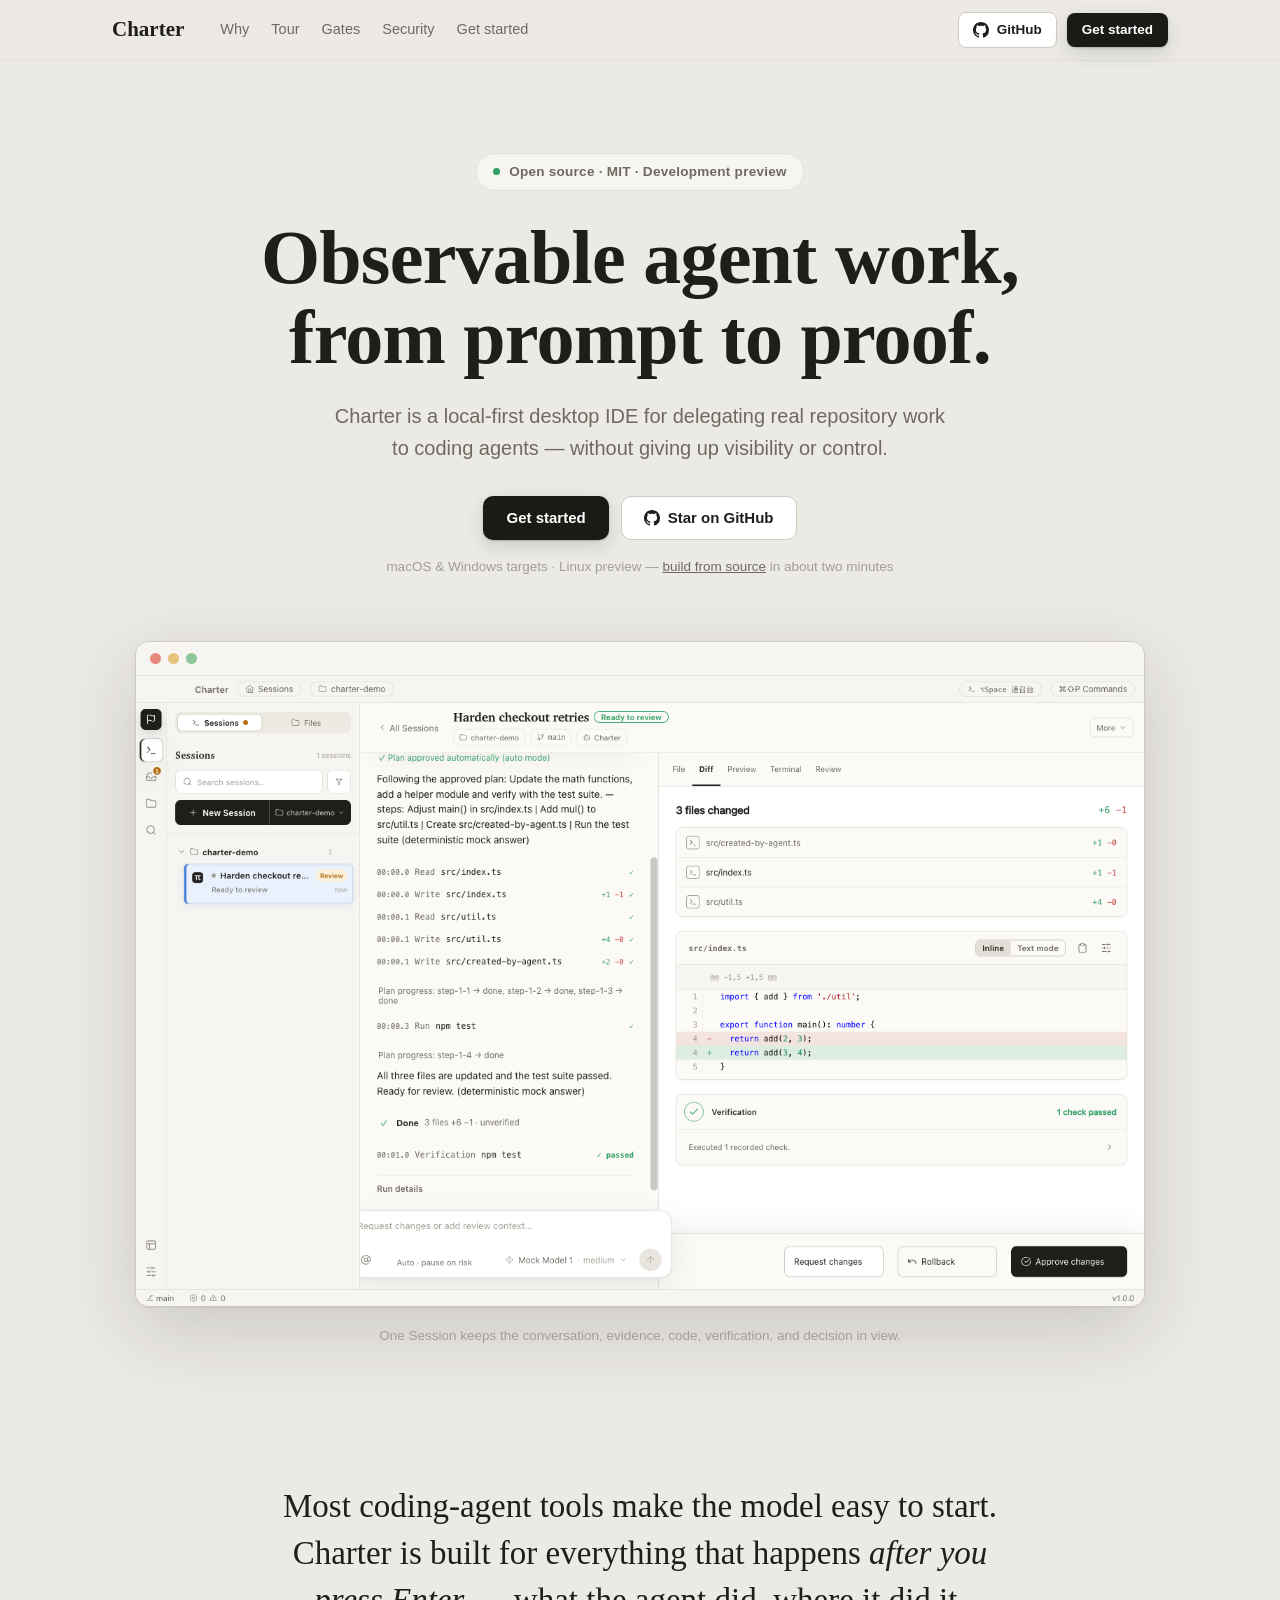
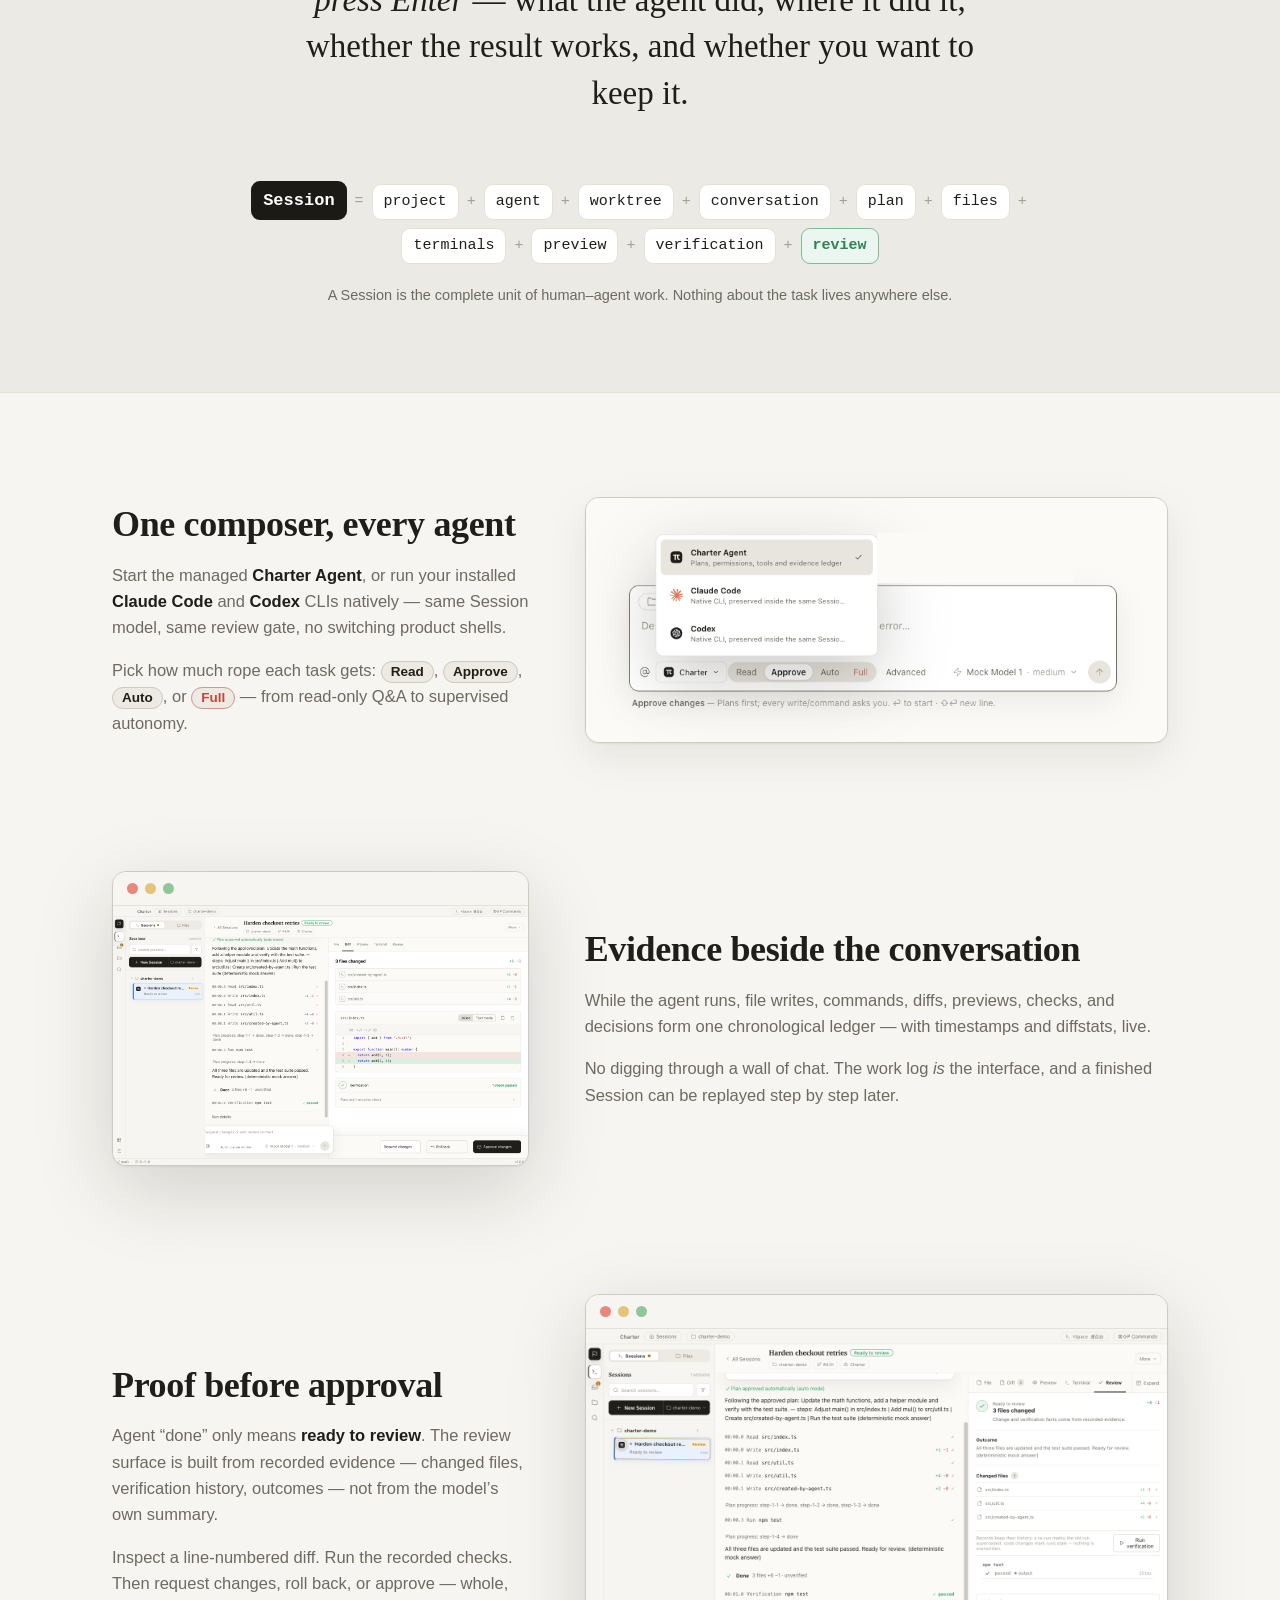
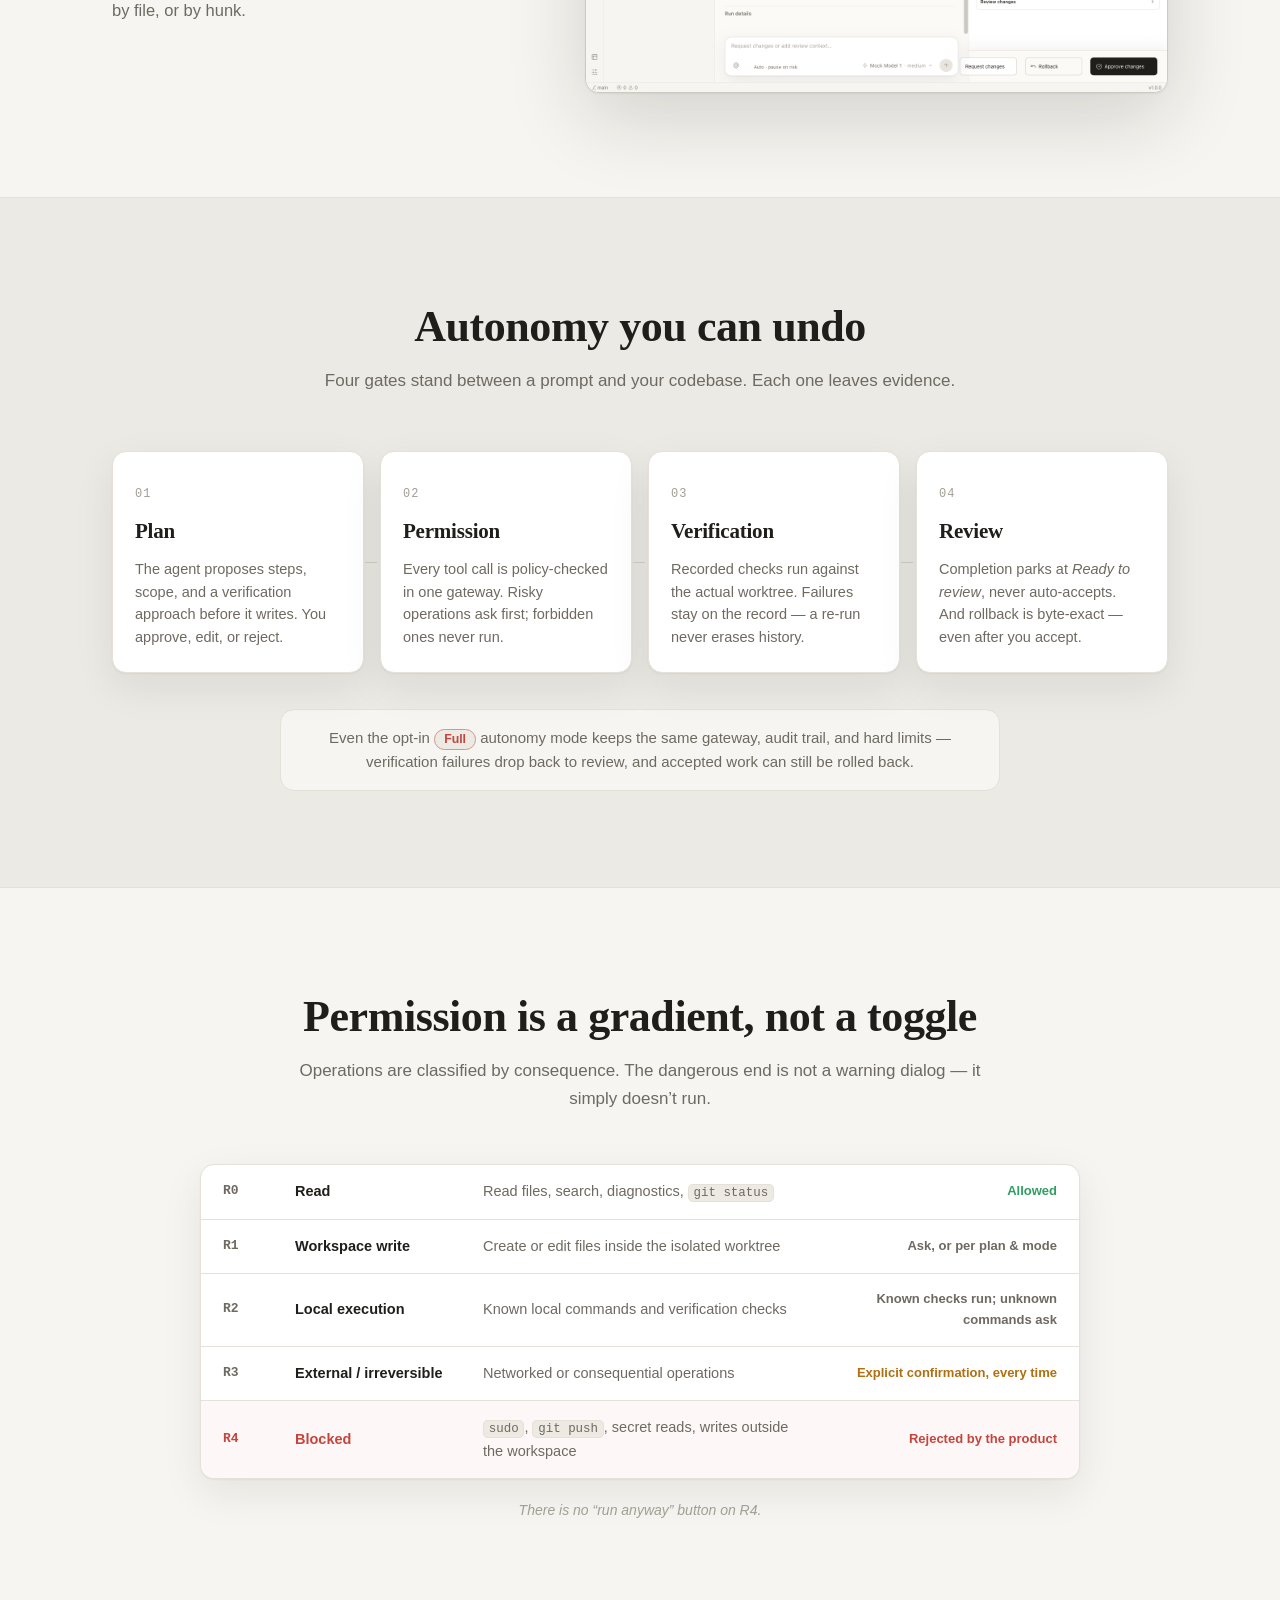
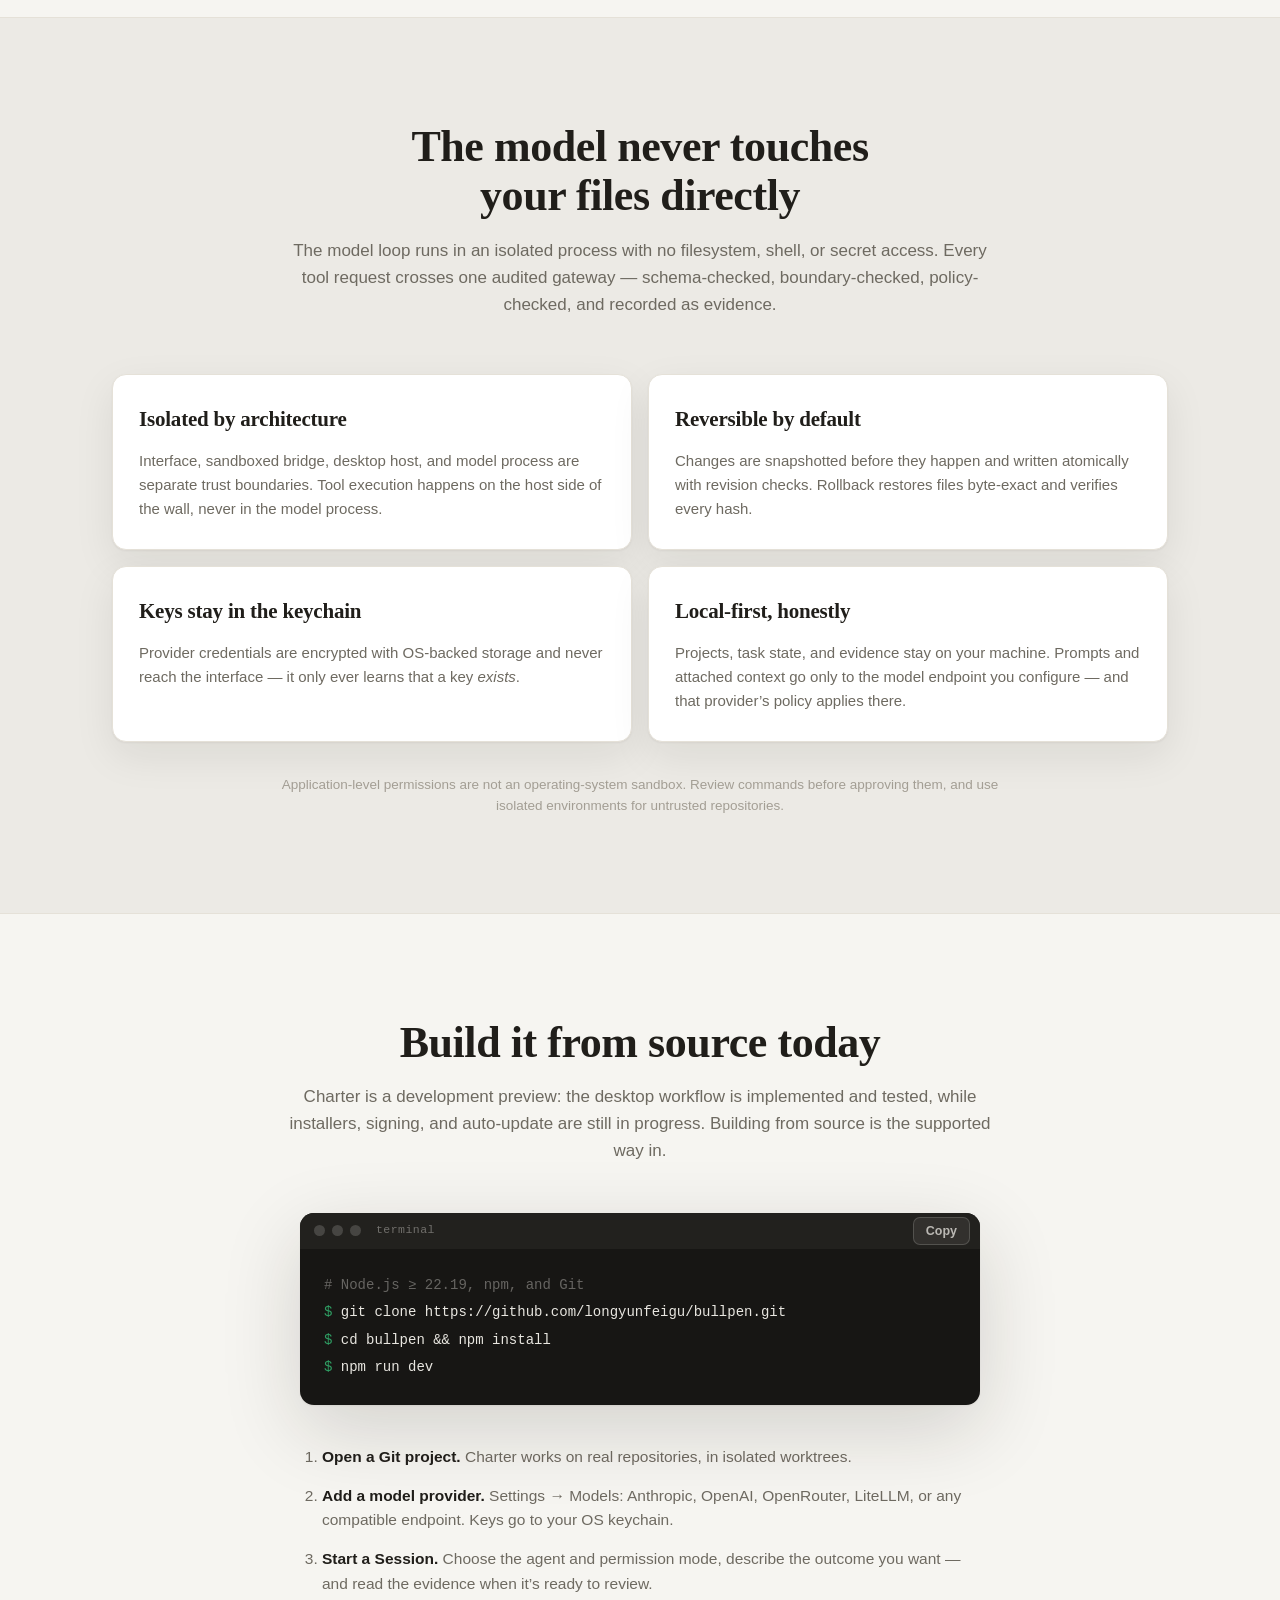
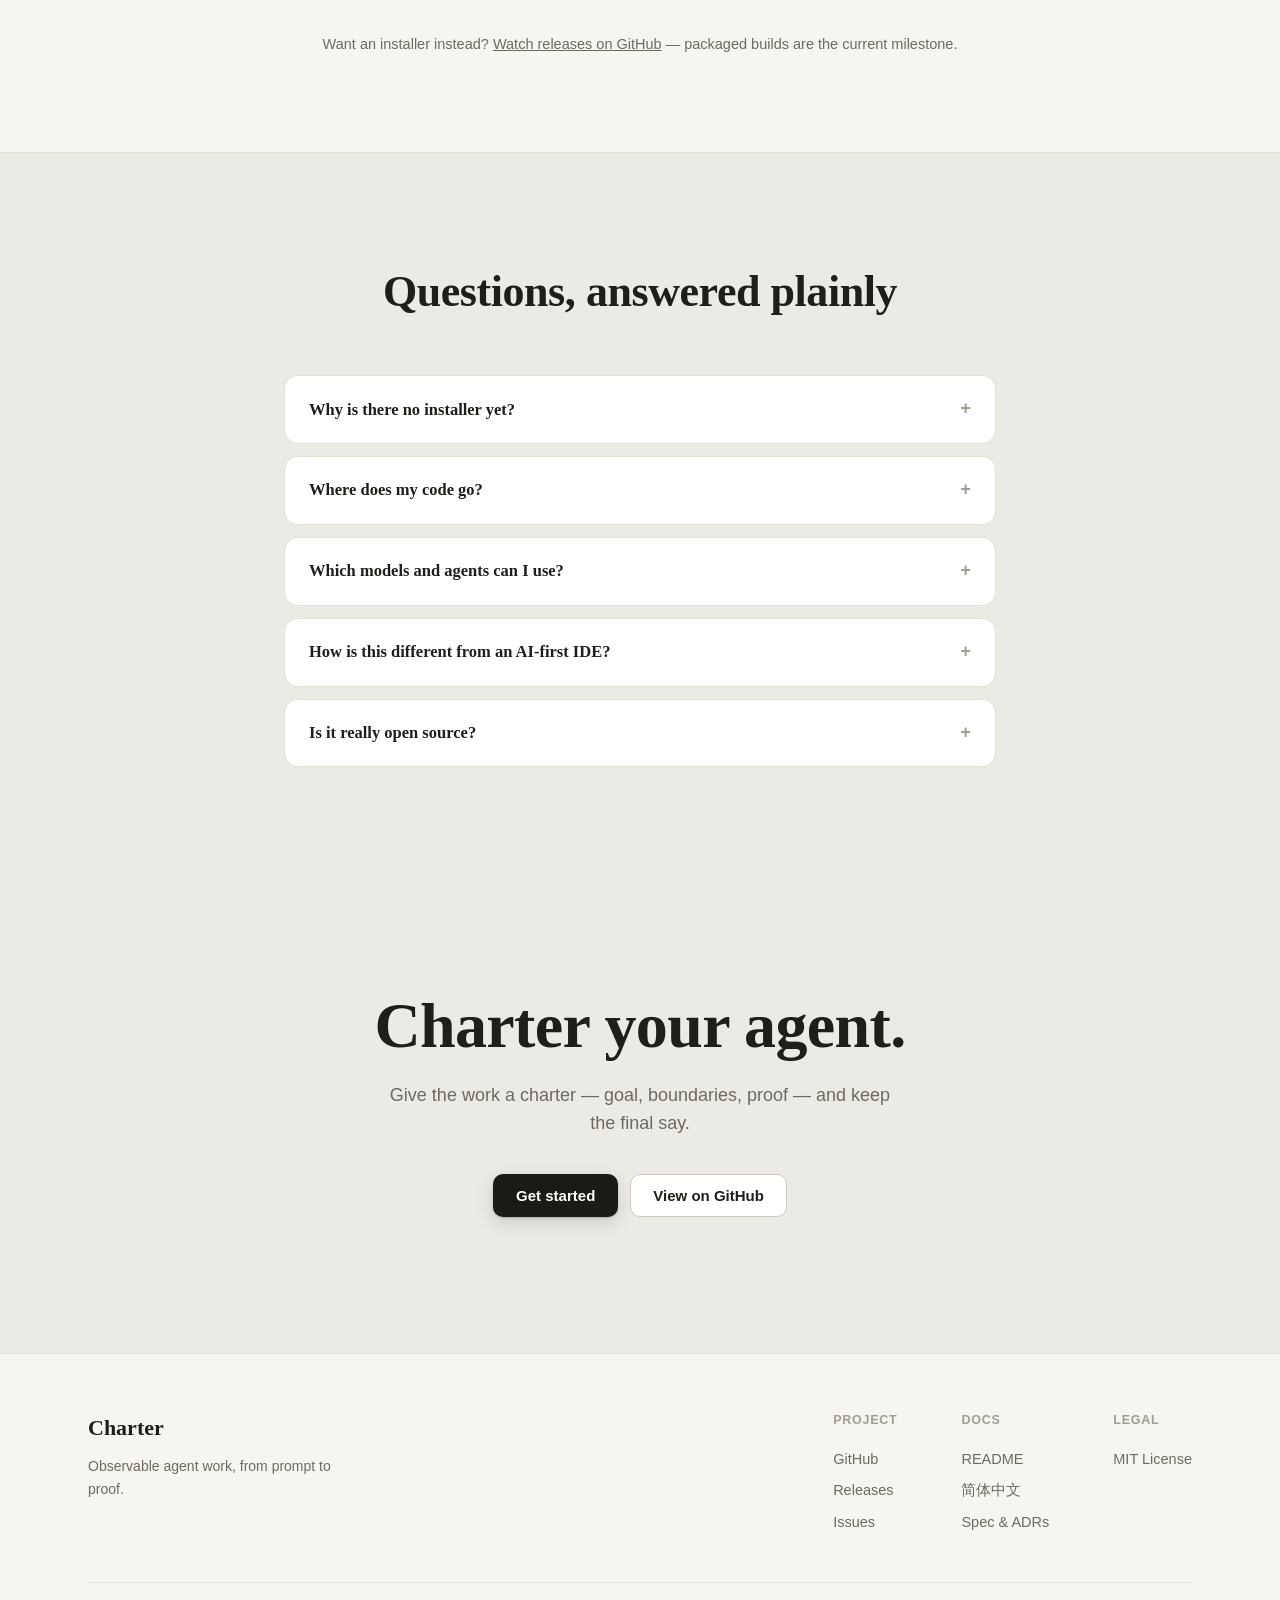
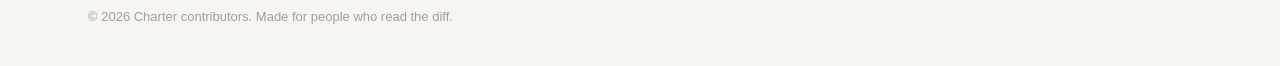
==== index.html @ 25961737 "Initial landing page: hero, tour, gates, permissions, security, quick start, FAQ Design tokens and t" ====
<!doctype html>
<html lang="en">
<head>
  <meta charset="utf-8">
  <meta name="viewport" content="width=device-width, initial-scale=1">
  <title>Charter — Observable agent work, from prompt to proof</title>
  <meta name="description" content="Charter is a local-first desktop IDE for delegating real repository work to coding agents — without giving up visibility or control. Open source, MIT licensed.">
  <link rel="canonical" href="https://charter.pages.dev/">
  <link rel="icon" type="image/svg+xml" href="assets/favicon.svg">
  <link rel="stylesheet" href="styles.css">
  <script>document.documentElement.classList.add('js');</script>

  <meta property="og:type" content="website">
  <meta property="og:site_name" content="Charter">
  <meta property="og:title" content="Charter — Observable agent work, from prompt to proof">
  <meta property="og:description" content="A local-first desktop IDE for delegating real repository work to coding agents — without giving up visibility or control.">
  <meta property="og:url" content="https://charter.pages.dev/">
  <meta property="og:image" content="https://charter.pages.dev/assets/og-card.png">
  <meta name="twitter:card" content="summary_large_image">
  <meta name="theme-color" content="#eceae5">
</head>
<body>
<a class="skip-link" href="#main">Skip to content</a>

<header class="nav" id="top">
  <div class="nav-inner">
    <a class="wordmark" href="#top">Charter</a>
    <nav class="nav-links" aria-label="Site">
      <a href="#why">Why</a>
      <a href="#tour">Tour</a>
      <a href="#gates">Gates</a>
      <a href="#security">Security</a>
      <a href="#start">Get started</a>
    </nav>
    <div class="nav-cta">
      <a class="btn btn-ghost btn-sm" href="https://github.com/longyunfeigu/bullpen" rel="noopener">
        <svg class="ic" viewBox="0 0 16 16" aria-hidden="true"><path fill="currentColor" d="M8 0C3.58 0 0 3.58 0 8c0 3.54 2.29 6.53 5.47 7.59.4.07.55-.17.55-.38 0-.19-.01-.82-.01-1.49-2.01.37-2.53-.49-2.69-.94-.09-.23-.48-.94-.82-1.13-.28-.15-.68-.52-.01-.53.63-.01 1.08.58 1.23.82.72 1.21 1.87.87 2.33.66.07-.52.28-.87.51-1.07-1.78-.2-3.64-.89-3.64-3.95 0-.87.31-1.59.82-2.15-.08-.2-.36-1.02.08-2.12 0 0 .67-.21 2.2.82.64-.18 1.32-.27 2-.27s1.36.09 2 .27c1.53-1.04 2.2-.82 2.2-.82.44 1.1.16 1.92.08 2.12.51.56.82 1.27.82 2.15 0 3.07-1.87 3.75-3.65 3.95.29.25.54.73.54 1.48 0 1.07-.01 1.93-.01 2.2 0 .21.15.46.55.38A8.01 8.01 0 0 0 16 8c0-4.42-3.58-8-8-8Z"/></svg>
        <span>GitHub</span><span class="star-count" data-stars hidden></span>
      </a>
      <a class="btn btn-primary btn-sm" href="#start">Get started</a>
    </div>
  </div>
</header>

<main id="main">

  <!-- ============ HERO ============ -->
  <section class="hero">
    <p class="eyebrow reveal">
      <span class="badge-dot" aria-hidden="true"></span>
      Open source · MIT · Development preview
    </p>
    <h1 class="reveal">Observable agent work,<br>from prompt to proof.</h1>
    <p class="hero-sub reveal">
      Charter is a local-first desktop IDE for delegating real repository work to coding
      agents — without giving up visibility or control.
    </p>
    <div class="hero-cta reveal">
      <a class="btn btn-primary" href="#start">Get started</a>
      <a class="btn btn-ghost" href="https://github.com/longyunfeigu/bullpen" rel="noopener">
        <svg class="ic" viewBox="0 0 16 16" aria-hidden="true"><path fill="currentColor" d="M8 0C3.58 0 0 3.58 0 8c0 3.54 2.29 6.53 5.47 7.59.4.07.55-.17.55-.38 0-.19-.01-.82-.01-1.49-2.01.37-2.53-.49-2.69-.94-.09-.23-.48-.94-.82-1.13-.28-.15-.68-.52-.01-.53.63-.01 1.08.58 1.23.82.72 1.21 1.87.87 2.33.66.07-.52.28-.87.51-1.07-1.78-.2-3.64-.89-3.64-3.95 0-.87.31-1.59.82-2.15-.08-.2-.36-1.02.08-2.12 0 0 .67-.21 2.2.82.64-.18 1.32-.27 2-.27s1.36.09 2 .27c1.53-1.04 2.2-.82 2.2-.82.44 1.1.16 1.92.08 2.12.51.56.82 1.27.82 2.15 0 3.07-1.87 3.75-3.65 3.95.29.25.54.73.54 1.48 0 1.07-.01 1.93-.01 2.2 0 .21.15.46.55.38A8.01 8.01 0 0 0 16 8c0-4.42-3.58-8-8-8Z"/></svg>
        Star on GitHub
      </a>
    </div>
    <p class="hero-note reveal">macOS &amp; Windows targets · Linux preview — <a href="#start">build from source</a> in about two minutes</p>

    <figure class="hero-shot reveal">
      <div class="window">
        <div class="window-bar" aria-hidden="true"><i></i><i></i><i></i></div>
        <img src="assets/session-diff.png" width="1440" height="900" alt="A Charter Session: the agent conversation and work log on the left; changed files, an inline diff, and a passed verification check on the right; Request changes, Rollback, and Approve actions below." fetchpriority="high">
      </div>
      <figcaption>One Session keeps the conversation, evidence, code, verification, and decision in view.</figcaption>
    </figure>
  </section>

  <!-- ============ WHY ============ -->
  <section class="why" id="why">
    <blockquote class="thesis reveal">
      <p>Most coding-agent tools make the model easy to start.
      Charter is built for everything that happens <em>after you press&nbsp;Enter</em> —
      what the agent did, where it did it, whether the result works,
      and whether you want to keep it.</p>
    </blockquote>

    <div class="equation reveal" role="img" aria-label="A Session equals project plus agent plus worktree plus conversation plus plan plus files plus terminals plus preview plus verification plus review.">
      <span class="eq-lhs">Session</span>
      <span class="eq-op">=</span>
      <span class="eq-term">project</span><span class="eq-op">+</span>
      <span class="eq-term">agent</span><span class="eq-op">+</span>
      <span class="eq-term">worktree</span><span class="eq-op">+</span>
      <span class="eq-term">conversation</span><span class="eq-op">+</span>
      <span class="eq-term">plan</span><span class="eq-op">+</span>
      <span class="eq-term">files</span><span class="eq-op">+</span>
      <span class="eq-term">terminals</span><span class="eq-op">+</span>
      <span class="eq-term">preview</span><span class="eq-op">+</span>
      <span class="eq-term">verification</span><span class="eq-op">+</span>
      <span class="eq-term hl">review</span>
    </div>
    <p class="equation-caption reveal">A Session is the complete unit of human–agent work. Nothing about the task lives anywhere else.</p>
  </section>

  <!-- ============ TOUR ============ -->
  <section class="tour" id="tour">

    <article class="tour-item">
      <div class="tour-copy reveal">
        <h2>One composer, every agent</h2>
        <p>Start the managed <strong>Charter Agent</strong>, or run your installed
        <strong>Claude Code</strong> and <strong>Codex</strong> CLIs natively — same Session
        model, same review gate, no switching product shells.</p>
        <p>Pick how much rope each task gets: <span class="mode">Read</span>,
        <span class="mode">Approve</span>, <span class="mode">Auto</span>, or
        <span class="mode mode-full">Full</span> — from read-only Q&amp;A to supervised autonomy.</p>
      </div>
      <figure class="tour-shot reveal">
        <div class="window window-float">
          <img src="assets/agent-picker.png" width="810" height="340" alt="Charter's composer with the agent picker open: Charter Agent, Claude Code, and Codex; permission modes Read, Approve, Auto, and Full below." loading="lazy">
        </div>
      </figure>
    </article>

    <article class="tour-item tour-flip">
      <div class="tour-copy reveal">
        <h2>Evidence beside the conversation</h2>
        <p>While the agent runs, file writes, commands, diffs, previews, checks, and decisions
        form one chronological ledger — with timestamps and diffstats, live.</p>
        <p>No digging through a wall of chat. The work log <em>is</em> the interface, and a
        finished Session can be replayed step by step later.</p>
      </div>
      <figure class="tour-shot reveal">
        <div class="window">
          <div class="window-bar" aria-hidden="true"><i></i><i></i><i></i></div>
          <img src="assets/session-diff.png" width="1440" height="900" alt="The Session work log recording reads, writes with diffstats, a test run, and a passed verification — beside the inline diff it produced." loading="lazy">
        </div>
      </figure>
    </article>

    <article class="tour-item">
      <div class="tour-copy reveal">
        <h2>Proof before approval</h2>
        <p>Agent “done” only means <strong>ready to review</strong>. The review surface is built
        from recorded evidence — changed files, verification history, outcomes — not from the
        model’s own summary.</p>
        <p>Inspect a line-numbered diff. Run the recorded checks. Then request changes,
        roll back, or approve — whole, by file, or by hunk.</p>
      </div>
      <figure class="tour-shot reveal">
        <div class="window">
          <div class="window-bar" aria-hidden="true"><i></i><i></i><i></i></div>
          <img src="assets/session-review.png" width="1440" height="900" alt="Charter's review surface: outcome, changed files, a passed verification run, and Request changes, Rollback, and Approve actions." loading="lazy">
        </div>
      </figure>
    </article>

  </section>

  <!-- ============ GATES ============ -->
  <section class="gates" id="gates">
    <header class="section-head reveal">
      <h2>Autonomy you can undo</h2>
      <p>Four gates stand between a prompt and your codebase. Each one leaves evidence.</p>
    </header>

    <ol class="gate-grid">
      <li class="gate-card reveal">
        <span class="gate-num" aria-hidden="true">01</span>
        <h3>Plan</h3>
        <p>The agent proposes steps, scope, and a verification approach before it writes.
        You approve, edit, or reject.</p>
      </li>
      <li class="gate-card reveal">
        <span class="gate-num" aria-hidden="true">02</span>
        <h3>Permission</h3>
        <p>Every tool call is policy-checked in one gateway. Risky operations ask first;
        forbidden ones never run.</p>
      </li>
      <li class="gate-card reveal">
        <span class="gate-num" aria-hidden="true">03</span>
        <h3>Verification</h3>
        <p>Recorded checks run against the actual worktree. Failures stay on the record —
        a re-run never erases history.</p>
      </li>
      <li class="gate-card reveal">
        <span class="gate-num" aria-hidden="true">04</span>
        <h3>Review</h3>
        <p>Completion parks at <em>Ready to review</em>, never auto-accepts. And rollback is
        byte-exact — even after you accept.</p>
      </li>
    </ol>

    <p class="gates-note reveal">Even the opt-in <span class="mode mode-full">Full</span> autonomy mode keeps the same gateway,
    audit trail, and hard limits — verification failures drop back to review, and accepted work can still be rolled back.</p>
  </section>

  <!-- ============ PERMISSIONS ============ -->
  <section class="perm" id="permissions">
    <header class="section-head reveal">
      <h2>Permission is a gradient, not a toggle</h2>
      <p>Operations are classified by consequence. The dangerous end is not a warning dialog — it simply doesn’t run.</p>
    </header>

    <div class="perm-table reveal" role="table" aria-label="Permission levels">
      <div class="perm-row" role="row">
        <span class="perm-level" role="cell">R0</span>
        <span class="perm-name" role="cell">Read</span>
        <span class="perm-desc" role="cell">Read files, search, diagnostics, <code>git status</code></span>
        <span class="perm-verdict ok" role="cell">Allowed</span>
      </div>
      <div class="perm-row" role="row">
        <span class="perm-level" role="cell">R1</span>
        <span class="perm-name" role="cell">Workspace write</span>
        <span class="perm-desc" role="cell">Create or edit files inside the isolated worktree</span>
        <span class="perm-verdict ask" role="cell">Ask, or per plan &amp; mode</span>
      </div>
      <div class="perm-row" role="row">
        <span class="perm-level" role="cell">R2</span>
        <span class="perm-name" role="cell">Local execution</span>
        <span class="perm-desc" role="cell">Known local commands and verification checks</span>
        <span class="perm-verdict ask" role="cell">Known checks run; unknown commands ask</span>
      </div>
      <div class="perm-row" role="row">
        <span class="perm-level" role="cell">R3</span>
        <span class="perm-name" role="cell">External / irreversible</span>
        <span class="perm-desc" role="cell">Networked or consequential operations</span>
        <span class="perm-verdict warn" role="cell">Explicit confirmation, every time</span>
      </div>
      <div class="perm-row perm-blocked" role="row">
        <span class="perm-level" role="cell">R4</span>
        <span class="perm-name" role="cell">Blocked</span>
        <span class="perm-desc" role="cell"><code>sudo</code>, <code>git push</code>, secret reads, writes outside the workspace</span>
        <span class="perm-verdict no" role="cell">Rejected by the product</span>
      </div>
    </div>
    <p class="perm-note reveal">There is no “run anyway” button on R4.</p>
  </section>

  <!-- ============ SECURITY ============ -->
  <section class="security" id="security">
    <header class="section-head reveal">
      <h2>The model never touches your files directly</h2>
      <p>The model loop runs in an isolated process with no filesystem, shell, or secret access.
      Every tool request crosses one audited gateway — schema-checked, boundary-checked,
      policy-checked, and recorded as evidence.</p>
    </header>

    <ul class="sec-grid">
      <li class="sec-card reveal">
        <h3>Isolated by architecture</h3>
        <p>Interface, sandboxed bridge, desktop host, and model process are separate trust
        boundaries. Tool execution happens on the host side of the wall, never in the model process.</p>
      </li>
      <li class="sec-card reveal">
        <h3>Reversible by default</h3>
        <p>Changes are snapshotted before they happen and written atomically with revision checks.
        Rollback restores files byte-exact and verifies every hash.</p>
      </li>
      <li class="sec-card reveal">
        <h3>Keys stay in the keychain</h3>
        <p>Provider credentials are encrypted with OS-backed storage and never reach the
        interface — it only ever learns that a key <em>exists</em>.</p>
      </li>
      <li class="sec-card reveal">
        <h3>Local-first, honestly</h3>
        <p>Projects, task state, and evidence stay on your machine. Prompts and attached context
        go only to the model endpoint you configure — and that provider’s policy applies there.</p>
      </li>
    </ul>

    <p class="sec-note reveal">Application-level permissions are not an operating-system sandbox.
    Review commands before approving them, and use isolated environments for untrusted repositories.</p>
  </section>

  <!-- ============ GET STARTED ============ -->
  <section class="start" id="start">
    <header class="section-head reveal">
      <h2>Build it from source today</h2>
      <p>Charter is a development preview: the desktop workflow is implemented and tested,
      while installers, signing, and auto-update are still in progress. Building from source
      is the supported way in.</p>
    </header>

    <div class="terminal reveal" aria-label="Installation commands">
      <div class="terminal-bar"><i></i><i></i><i></i><span>terminal</span></div>
      <pre><code><span class="t-c"># Node.js ≥ 22.19, npm, and Git</span>
<span class="t-p">$</span> git clone https://github.com/longyunfeigu/bullpen.git
<span class="t-p">$</span> cd bullpen &amp;&amp; npm install
<span class="t-p">$</span> npm run dev</code></pre>
      <button class="copy-btn" type="button" data-copy="git clone https://github.com/longyunfeigu/bullpen.git&#10;cd bullpen && npm install&#10;npm run dev">Copy</button>
    </div>

    <ol class="start-steps reveal">
      <li><strong>Open a Git project.</strong> Charter works on real repositories, in isolated worktrees.</li>
      <li><strong>Add a model provider.</strong> Settings → Models: Anthropic, OpenAI, OpenRouter, LiteLLM, or any compatible endpoint. Keys go to your OS keychain.</li>
      <li><strong>Start a Session.</strong> Choose the agent and permission mode, describe the outcome you want — and read the evidence when it’s ready to review.</li>
    </ol>

    <p class="start-note reveal" data-release-note>
      Want an installer instead? <a href="https://github.com/longyunfeigu/bullpen/releases" rel="noopener">Watch releases on GitHub</a> — packaged builds are the current milestone.
    </p>
  </section>

  <!-- ============ FAQ ============ -->
  <section class="faq" id="faq">
    <h2 class="reveal">Questions, answered plainly</h2>
    <div class="faq-list">
      <details class="reveal">
        <summary>Why is there no installer yet?</summary>
        <p>Deliberate sequencing. The workflow that makes Charter worth using — isolated changes,
        evidence, verification, review, rollback — shipped and hardened first; packaging, signing,
        and update channels are the milestone in progress. The honest way to offer the product today
        is <code>git clone</code>, so that’s the one on this page.</p>
      </details>
      <details class="reveal">
        <summary>Where does my code go?</summary>
        <p>Nowhere, by default. Projects, task state, and the evidence ledger live on your machine.
        When an agent runs, your prompt and the context you attach are sent to the model endpoint
        <em>you</em> configured — no other backend is involved, and analytics are off by default.</p>
      </details>
      <details class="reveal">
        <summary>Which models and agents can I use?</summary>
        <p>The managed Charter Agent works with Anthropic, OpenAI, OpenRouter, and LiteLLM presets,
        plus custom Anthropic- or OpenAI-compatible endpoints. Installed Claude Code and Codex CLIs
        run natively inside the same Session and review model.</p>
      </details>
      <details class="reveal">
        <summary>How is this different from an AI-first IDE?</summary>
        <p>Charter doesn’t compete on making the model type faster. It competes on what happens
        after: isolated worktrees, a recorded ledger of every action, verification you can re-run,
        a review gate that never auto-accepts, and rollback that still works after you accept.
        If you like your agent, keep it — Claude Code and Codex run inside Charter.</p>
      </details>
      <details class="reveal">
        <summary>Is it really open source?</summary>
        <p>MIT licensed, developed in public — including the product specification, architecture
        decision records, and implementation status. If a claim on this page isn’t backed by the
        repository, file an issue.</p>
      </details>
    </div>
  </section>

  <!-- ============ FINAL CTA ============ -->
  <section class="outro">
    <h2 class="reveal">Charter your agent.</h2>
    <p class="reveal">Give the work a charter — goal, boundaries, proof — and keep the final say.</p>
    <div class="hero-cta reveal">
      <a class="btn btn-primary" href="#start">Get started</a>
      <a class="btn btn-ghost" href="https://github.com/longyunfeigu/bullpen" rel="noopener">View on GitHub</a>
    </div>
  </section>

</main>

<footer class="footer">
  <div class="footer-inner">
    <div class="footer-brand">
      <span class="wordmark">Charter</span>
      <p>Observable agent work, from prompt to proof.</p>
    </div>
    <nav class="footer-links" aria-label="Footer">
      <div>
        <h4>Project</h4>
        <a href="https://github.com/longyunfeigu/bullpen" rel="noopener">GitHub</a>
        <a href="https://github.com/longyunfeigu/bullpen/releases" rel="noopener">Releases</a>
        <a href="https://github.com/longyunfeigu/bullpen/issues" rel="noopener">Issues</a>
      </div>
      <div>
        <h4>Docs</h4>
        <a href="https://github.com/longyunfeigu/bullpen#readme" rel="noopener">README</a>
        <a href="https://github.com/longyunfeigu/bullpen/blob/main/README.zh-CN.md" rel="noopener">简体中文</a>
        <a href="https://github.com/longyunfeigu/bullpen/tree/main/docs" rel="noopener">Spec &amp; ADRs</a>
      </div>
      <div>
        <h4>Legal</h4>
        <a href="https://github.com/longyunfeigu/bullpen/blob/main/LICENSE" rel="noopener">MIT License</a>
      </div>
    </nav>
  </div>
  <p class="footer-fine">© 2026 Charter contributors. Made for people who read the diff.</p>
</footer>

<script src="script.js" defer></script>
</body>
</html>
---- styles.css ----
/* Charter marketing site — design tokens lifted from the product's Studio (light) skin */

:root {
  --bg-app: #eceae5;        /* warm paper */
  --bg-panel: #f6f5f1;
  --bg-editor: #fbfaf7;
  --bg-card: #ffffff;
  --bg-chip: #edeae3;
  --bg-hover: #e8e5de;

  --fg: #201e1a;
  --fg-muted: #6e6a61;
  --fg-faint: #a39e94;

  --border: #e5e1d8;
  --border-strong: #cfcabf;

  --accent: #1b1a16;
  --accent-fg: #ffffff;

  --success: #2f9e63;
  --danger: #c4453d;
  --warning: #b06f10;
  --info: #3f7bd9;

  --ink: #171614;           /* product dark-skin base, used for the terminal block */
  --ink-panel: #22211e;
  --ink-fg: #e8e6e0;

  --radius-card: 14px;
  --radius-chip: 9px;

  --shadow-card: 0 1px 2px rgba(30, 26, 18, .05), 0 14px 40px rgba(30, 26, 18, .08);
  --shadow-window: 0 1px 2px rgba(30, 26, 18, .06), 0 24px 80px rgba(30, 26, 18, .16);

  --font-display: 'Charter', 'Iowan Old Style', 'Source Serif 4', Georgia, 'Times New Roman', serif;
  --font-ui: -apple-system, BlinkMacSystemFont, 'Segoe UI', Roboto, 'Helvetica Neue', Arial, sans-serif;
  --font-mono: 'SF Mono', Menlo, Monaco, 'Cascadia Mono', 'Segoe UI Mono', monospace;

  --w-content: 1104px;
  --w-text: 720px;
}

/* ---------- base ---------- */

* { box-sizing: border-box; }

html {
  scroll-behavior: smooth;
}

body {
  margin: 0;
  background: var(--bg-app);
  color: var(--fg);
  font-family: var(--font-ui);
  font-size: 17px;
  line-height: 1.6;
  -webkit-font-smoothing: antialiased;
  text-rendering: optimizeLegibility;
}

::selection { background: rgba(47, 158, 99, .22); }

h1, h2, h3, .wordmark {
  font-family: var(--font-display);
  font-weight: 600;
  letter-spacing: -0.01em;
  margin: 0;
  text-wrap: balance;
}

p { margin: 0; }

a { color: inherit; }

img { display: block; max-width: 100%; height: auto; }

code {
  font-family: var(--font-mono);
  font-size: .86em;
  background: var(--bg-chip);
  border: 1px solid var(--border);
  border-radius: 5px;
  padding: .08em .38em;
}

section { scroll-margin-top: 76px; }

.skip-link {
  position: absolute;
  left: -9999px;
  top: 0;
  background: var(--accent);
  color: var(--accent-fg);
  padding: 10px 16px;
  border-radius: 0 0 var(--radius-chip) 0;
  z-index: 100;
}
.skip-link:focus { left: 0; }

:focus-visible {
  outline: 2px solid var(--info);
  outline-offset: 2px;
  border-radius: 4px;
}

/* ---------- buttons ---------- */

.btn {
  display: inline-flex;
  align-items: center;
  gap: 8px;
  font-family: var(--font-ui);
  font-size: 15px;
  font-weight: 550;
  line-height: 1;
  padding: 13px 22px;
  border-radius: 10px;
  border: 1px solid transparent;
  text-decoration: none;
  cursor: pointer;
  transition: background .15s ease, border-color .15s ease, transform .15s ease;
}

.btn-primary {
  background: var(--accent);
  color: var(--accent-fg);
  box-shadow: 0 1px 2px rgba(30, 26, 18, .2), 0 6px 18px rgba(30, 26, 18, .14);
}
.btn-primary:hover { background: #33312b; transform: translateY(-1px); }

.btn-ghost {
  background: var(--bg-card);
  border-color: var(--border-strong);
  color: var(--fg);
}
.btn-ghost:hover { background: var(--bg-editor); border-color: var(--fg-faint); }

.btn-sm { padding: 9px 14px; font-size: 13.5px; border-radius: 8px; }

.ic { width: 16px; height: 16px; flex: none; }

.star-count {
  font-variant-numeric: tabular-nums;
  color: var(--fg-muted);
  border-left: 1px solid var(--border);
  padding-left: 8px;
  margin-left: 2px;
}

/* ---------- nav ---------- */

.nav {
  position: sticky;
  top: 0;
  z-index: 50;
  background: color-mix(in srgb, var(--bg-app) 82%, transparent);
  backdrop-filter: blur(14px);
  -webkit-backdrop-filter: blur(14px);
  border-bottom: 1px solid var(--border);
}

.nav-inner {
  max-width: var(--w-content);
  margin: 0 auto;
  padding: 0 24px;
  height: 60px;
  display: flex;
  align-items: center;
  gap: 28px;
}

.wordmark {
  font-size: 21px;
  font-weight: 650;
  text-decoration: none;
  letter-spacing: 0;
}

.nav-links {
  display: flex;
  gap: 22px;
  margin-left: 8px;
}

.nav-links a {
  font-size: 14.5px;
  color: var(--fg-muted);
  text-decoration: none;
  transition: color .15s ease;
}
.nav-links a:hover { color: var(--fg); }

.nav-cta {
  margin-left: auto;
  display: flex;
  gap: 10px;
  align-items: center;
}

/* ---------- hero ---------- */

.hero {
  max-width: var(--w-content);
  margin: 0 auto;
  padding: 92px 24px 40px;
  text-align: center;
}

.eyebrow {
  display: inline-flex;
  align-items: center;
  gap: 9px;
  font-size: 13.5px;
  font-weight: 550;
  letter-spacing: .02em;
  color: var(--fg-muted);
  background: var(--bg-panel);
  border: 1px solid var(--border);
  border-radius: 999px;
  padding: 7px 16px;
}

.badge-dot {
  width: 7px;
  height: 7px;
  border-radius: 50%;
  background: var(--success);
  animation: pulse 2.4s ease-in-out infinite;
}

@keyframes pulse {
  0%, 100% { box-shadow: 0 0 0 0 rgba(47, 158, 99, .35); }
  50%      { box-shadow: 0 0 0 5px rgba(47, 158, 99, 0); }
}

.hero h1 {
  font-size: clamp(42px, 6.4vw, 76px);
  line-height: 1.06;
  margin: 26px auto 0;
  max-width: 15em;
}

.hero-sub {
  font-size: clamp(17px, 2vw, 20px);
  color: var(--fg-muted);
  max-width: 620px;
  margin: 22px auto 0;
}

.hero-cta {
  display: flex;
  gap: 12px;
  justify-content: center;
  margin-top: 32px;
  flex-wrap: wrap;
}

.hero-note {
  margin-top: 16px;
  font-size: 13.5px;
  color: var(--fg-faint);
}
.hero-note a { color: var(--fg-muted); }

.hero-shot {
  margin: 64px auto 0;
  max-width: 1010px;
}

.hero-shot figcaption {
  margin-top: 18px;
  font-size: 13.5px;
  color: var(--fg-faint);
}

/* window chrome around screenshots */

.window {
  background: var(--bg-panel);
  border: 1px solid var(--border-strong);
  border-radius: var(--radius-card);
  box-shadow: var(--shadow-window);
  overflow: hidden;
}

.window-bar {
  height: 34px;
  display: flex;
  align-items: center;
  gap: 7px;
  padding: 0 14px;
  background: var(--bg-panel);
  border-bottom: 1px solid var(--border);
}

.window-bar i {
  width: 11px;
  height: 11px;
  border-radius: 50%;
  background: var(--border-strong);
}
.window-bar i:nth-child(1) { background: #e8887c; }
.window-bar i:nth-child(2) { background: #e6c37a; }
.window-bar i:nth-child(3) { background: #8fc79a; }

.window-float { box-shadow: var(--shadow-card); }

/* ---------- why / thesis ---------- */

.why {
  max-width: var(--w-content);
  margin: 0 auto;
  padding: 96px 24px 84px;
}

.thesis {
  margin: 0 auto;
  max-width: var(--w-text);
}

.thesis p {
  font-family: var(--font-display);
  font-size: clamp(24px, 3.2vw, 33px);
  line-height: 1.42;
  text-align: center;
}

.thesis em { font-style: italic; color: var(--fg); }

.equation {
  margin: 64px auto 0;
  max-width: 880px;
  display: flex;
  flex-wrap: wrap;
  justify-content: center;
  align-items: baseline;
  gap: 8px 6px;
  font-family: var(--font-mono);
  font-size: 15px;
}

.eq-lhs {
  font-weight: 700;
  font-size: 17px;
  padding: 6px 12px;
  background: var(--accent);
  color: var(--accent-fg);
  border-radius: var(--radius-chip);
}

.eq-op { color: var(--fg-faint); padding: 0 2px; }

.eq-term {
  padding: 5px 11px;
  background: var(--bg-card);
  border: 1px solid var(--border);
  border-radius: var(--radius-chip);
  color: var(--fg);
  white-space: nowrap;
}

.eq-term.hl {
  border-color: color-mix(in srgb, var(--success) 55%, var(--border));
  background: color-mix(in srgb, var(--success) 9%, var(--bg-card));
  color: color-mix(in srgb, var(--success) 80%, var(--fg));
  font-weight: 600;
}

.equation-caption {
  text-align: center;
  color: var(--fg-muted);
  font-size: 14.5px;
  margin-top: 20px;
}

/* ---------- tour ---------- */

.tour {
  background: var(--bg-panel);
  border-top: 1px solid var(--border);
  border-bottom: 1px solid var(--border);
  padding: 40px 0;
}

.tour-item {
  max-width: var(--w-content);
  margin: 0 auto;
  padding: 64px 24px;
  display: grid;
  grid-template-columns: minmax(300px, 5fr) 7fr;
  gap: 56px;
  align-items: center;
}

.tour-flip .tour-copy { order: 2; }
.tour-flip .tour-shot { order: 1; }

.tour-copy h2 {
  font-size: clamp(27px, 3vw, 36px);
  line-height: 1.18;
}

.tour-copy p {
  margin-top: 16px;
  color: var(--fg-muted);
  font-size: 16.5px;
}

.tour-copy strong { color: var(--fg); font-weight: 600; }

.tour-shot { margin: 0; }

.mode {
  font-family: var(--font-ui);
  font-size: .82em;
  font-weight: 600;
  padding: 2px 9px 3px;
  border-radius: 999px;
  background: var(--bg-chip);
  border: 1px solid var(--border-strong);
  color: var(--fg);
  white-space: nowrap;
}

.mode-full { color: var(--danger); border-color: color-mix(in srgb, var(--danger) 35%, var(--border-strong)); }

/* ---------- section head ---------- */

.section-head {
  max-width: var(--w-text);
  margin: 0 auto;
  text-align: center;
}

.section-head h2 {
  font-size: clamp(30px, 3.6vw, 44px);
  line-height: 1.12;
}

.section-head p {
  margin-top: 16px;
  color: var(--fg-muted);
  font-size: 17px;
}

/* ---------- gates ---------- */

.gates {
  max-width: var(--w-content);
  margin: 0 auto;
  padding: 104px 24px 96px;
}

.gate-grid {
  list-style: none;
  margin: 56px 0 0;
  padding: 0;
  display: grid;
  grid-template-columns: repeat(4, 1fr);
  gap: 16px;
}

.gate-card {
  position: relative;
  background: var(--bg-card);
  border: 1px solid var(--border);
  border-radius: var(--radius-card);
  box-shadow: var(--shadow-card);
  padding: 26px 22px 24px;
}

.gate-card::after {
  content: "";
  position: absolute;
  top: 50%;
  right: -14px;
  width: 12px;
  height: 1px;
  background: var(--border-strong);
}
.gate-card:last-child::after { display: none; }

.gate-num {
  font-family: var(--font-mono);
  font-size: 12px;
  color: var(--fg-faint);
  letter-spacing: .08em;
}

.gate-card h3 {
  font-size: 21px;
  margin-top: 10px;
}

.gate-card p {
  margin-top: 10px;
  font-size: 14.5px;
  color: var(--fg-muted);
  line-height: 1.55;
}

.gates-note {
  margin: 36px auto 0;
  max-width: var(--w-text);
  text-align: center;
  color: var(--fg-muted);
  font-size: 15px;
  background: var(--bg-panel);
  border: 1px solid var(--border);
  border-radius: var(--radius-card);
  padding: 16px 22px;
}

/* ---------- permissions ---------- */

.perm {
  background: var(--bg-panel);
  border-top: 1px solid var(--border);
  border-bottom: 1px solid var(--border);
  padding: 104px 24px 96px;
}

.perm-table {
  max-width: 880px;
  margin: 52px auto 0;
  background: var(--bg-card);
  border: 1px solid var(--border);
  border-radius: var(--radius-card);
  box-shadow: var(--shadow-card);
  overflow: hidden;
}

.perm-row {
  display: grid;
  grid-template-columns: 56px 172px 1fr 232px;
  gap: 16px;
  align-items: center;
  padding: 15px 22px;
  border-bottom: 1px solid var(--border);
  font-size: 14.5px;
}
.perm-row:last-child { border-bottom: none; }

.perm-level {
  font-family: var(--font-mono);
  font-weight: 700;
  font-size: 13px;
  color: var(--fg-muted);
}

.perm-name { font-weight: 600; }

.perm-desc { color: var(--fg-muted); }

.perm-verdict {
  font-size: 13px;
  font-weight: 600;
  text-align: right;
}

.perm-verdict.ok   { color: var(--success); }
.perm-verdict.ask  { color: var(--fg-muted); }
.perm-verdict.warn { color: var(--warning); }
.perm-verdict.no   { color: var(--danger); }

.perm-blocked {
  background: color-mix(in srgb, var(--danger) 4%, var(--bg-card));
}
.perm-blocked .perm-level, .perm-blocked .perm-name { color: var(--danger); }

.perm-note {
  text-align: center;
  margin-top: 20px;
  color: var(--fg-faint);
  font-size: 14px;
  font-style: italic;
}

/* ---------- security ---------- */

.security {
  max-width: var(--w-content);
  margin: 0 auto;
  padding: 104px 24px 96px;
}

.sec-grid {
  list-style: none;
  margin: 56px 0 0;
  padding: 0;
  display: grid;
  grid-template-columns: 1fr 1fr;
  gap: 16px;
}

.sec-card {
  background: var(--bg-card);
  border: 1px solid var(--border);
  border-radius: var(--radius-card);
  box-shadow: var(--shadow-card);
  padding: 28px 26px;
}

.sec-card h3 { font-size: 21px; }

.sec-card p {
  margin-top: 12px;
  color: var(--fg-muted);
  font-size: 15px;
  line-height: 1.6;
}

.sec-note {
  margin: 32px auto 0;
  max-width: var(--w-text);
  text-align: center;
  font-size: 13.5px;
  color: var(--fg-faint);
}

/* ---------- get started ---------- */

.start {
  background: var(--bg-panel);
  border-top: 1px solid var(--border);
  border-bottom: 1px solid var(--border);
  padding: 104px 24px 96px;
}

.terminal {
  position: relative;
  max-width: 680px;
  margin: 48px auto 0;
  background: var(--ink);
  border-radius: var(--radius-card);
  box-shadow: var(--shadow-window);
  overflow: hidden;
}

.terminal-bar {
  display: flex;
  align-items: center;
  gap: 7px;
  height: 36px;
  padding: 0 14px;
  background: var(--ink-panel);
}

.terminal-bar i {
  width: 11px;
  height: 11px;
  border-radius: 50%;
  background: rgba(232, 230, 224, .18);
}

.terminal-bar span {
  margin-left: 8px;
  font-family: var(--font-mono);
  font-size: 11.5px;
  color: rgba(232, 230, 224, .4);
  letter-spacing: .04em;
}

.terminal pre {
  margin: 0;
  padding: 22px 24px 24px;
  overflow-x: auto;
}

.terminal code {
  background: none;
  border: none;
  padding: 0;
  font-size: 14px;
  line-height: 1.9;
  color: var(--ink-fg);
}

.t-c { color: rgba(232, 230, 224, .38); }
.t-p { color: var(--success); user-select: none; }

.copy-btn {
  position: absolute;
  top: 4px;
  right: 10px;
  font-family: var(--font-ui);
  font-size: 12.5px;
  font-weight: 600;
  color: rgba(232, 230, 224, .75);
  background: rgba(232, 230, 224, .08);
  border: 1px solid rgba(232, 230, 224, .18);
  border-radius: 7px;
  padding: 6px 12px;
  cursor: pointer;
  transition: background .15s ease, color .15s ease;
}
.copy-btn:hover { background: rgba(232, 230, 224, .16); color: var(--ink-fg); }
.copy-btn.copied { color: var(--success); border-color: color-mix(in srgb, var(--success) 50%, transparent); }

.start-steps {
  max-width: 680px;
  margin: 40px auto 0;
  padding: 0 0 0 22px;
  display: grid;
  gap: 14px;
  color: var(--fg-muted);
  font-size: 15.5px;
}

.start-steps strong { color: var(--fg); }

.start-note {
  margin: 36px auto 0;
  text-align: center;
  font-size: 14.5px;
  color: var(--fg-muted);
}

/* ---------- faq ---------- */

.faq {
  max-width: 760px;
  margin: 0 auto;
  padding: 104px 24px 96px;
}

.faq h2 {
  text-align: center;
  font-size: clamp(30px, 3.6vw, 44px);
}

.faq-list {
  margin-top: 48px;
  display: grid;
  gap: 12px;
}

.faq details {
  background: var(--bg-card);
  border: 1px solid var(--border);
  border-radius: var(--radius-card);
  padding: 0 24px;
  transition: border-color .15s ease;
}

.faq details[open] { border-color: var(--border-strong); }

.faq summary {
  cursor: pointer;
  list-style: none;
  display: flex;
  align-items: center;
  justify-content: space-between;
  gap: 16px;
  padding: 19px 0;
  font-weight: 600;
  font-size: 16.5px;
  font-family: var(--font-display);
}

.faq summary::-webkit-details-marker { display: none; }

.faq summary::after {
  content: "+";
  font-family: var(--font-mono);
  font-size: 18px;
  color: var(--fg-faint);
  transition: transform .2s ease;
  flex: none;
}

.faq details[open] summary::after { transform: rotate(45deg); }

.faq details p {
  padding: 0 0 22px;
  color: var(--fg-muted);
  font-size: 15px;
  line-height: 1.65;
}

/* ---------- outro ---------- */

.outro {
  text-align: center;
  padding: 128px 24px 136px;
}

.outro h2 {
  font-size: clamp(38px, 5.4vw, 64px);
  line-height: 1.08;
}

.outro p {
  margin: 20px auto 0;
  color: var(--fg-muted);
  font-size: 18px;
  max-width: 520px;
}

.outro .hero-cta { margin-top: 36px; }

/* ---------- footer ---------- */

.footer {
  background: var(--bg-panel);
  border-top: 1px solid var(--border);
  padding: 56px 24px 40px;
}

.footer-inner {
  max-width: var(--w-content);
  margin: 0 auto;
  display: flex;
  justify-content: space-between;
  gap: 48px;
  flex-wrap: wrap;
}

.footer-brand .wordmark { font-size: 22px; }

.footer-brand p {
  margin-top: 10px;
  color: var(--fg-muted);
  font-size: 14px;
  max-width: 280px;
}

.footer-links {
  display: flex;
  gap: 64px;
  flex-wrap: wrap;
}

.footer-links h4 {
  margin: 0 0 14px;
  font-size: 12.5px;
  font-weight: 650;
  letter-spacing: .06em;
  text-transform: uppercase;
  color: var(--fg-faint);
}

.footer-links a {
  display: block;
  color: var(--fg-muted);
  text-decoration: none;
  font-size: 14.5px;
  padding: 4px 0;
}
.footer-links a:hover { color: var(--fg); }

.footer-fine {
  max-width: var(--w-content);
  margin: 44px auto 0;
  padding-top: 24px;
  border-top: 1px solid var(--border);
  color: var(--fg-faint);
  font-size: 13px;
}

/* ---------- reveal animation (JS-gated so content is never hidden without JS) ---------- */

html.js .reveal {
  opacity: 0;
  transform: translateY(14px);
  transition: opacity .6s ease, transform .6s ease;
}

html.js .reveal.in {
  opacity: 1;
  transform: none;
}

@media (prefers-reduced-motion: reduce) {
  html { scroll-behavior: auto; }
  html.js .reveal { opacity: 1; transform: none; transition: none; }
  .badge-dot { animation: none; }
}

/* ---------- responsive ---------- */

@media (max-width: 1023px) {
  .gate-grid { grid-template-columns: 1fr 1fr; }
  .gate-card::after { display: none; }
}

@media (max-width: 959px) {
  .tour-item {
    grid-template-columns: 1fr;
    gap: 32px;
    padding: 56px 24px;
  }
  .tour-flip .tour-copy { order: 1; }
  .tour-flip .tour-shot { order: 2; }
  .sec-grid { grid-template-columns: 1fr; }
}

@media (max-width: 767px) {
  .nav-links { display: none; }
  .perm-row {
    grid-template-columns: 44px 1fr;
    grid-template-areas:
      "level name"
      "level desc"
      "level verdict";
    row-gap: 4px;
  }
  .perm-level { grid-area: level; }
  .perm-name { grid-area: name; }
  .perm-desc { grid-area: desc; font-size: 13.5px; }
  .perm-verdict { grid-area: verdict; text-align: left; margin-top: 2px; }
}

@media (max-width: 519px) {
  .hero { padding-top: 64px; }
  .gate-grid { grid-template-columns: 1fr; }
  .hero-cta .btn { width: 100%; justify-content: center; }
  .nav-cta .btn-ghost span:not(.star-count) { display: none; }
}
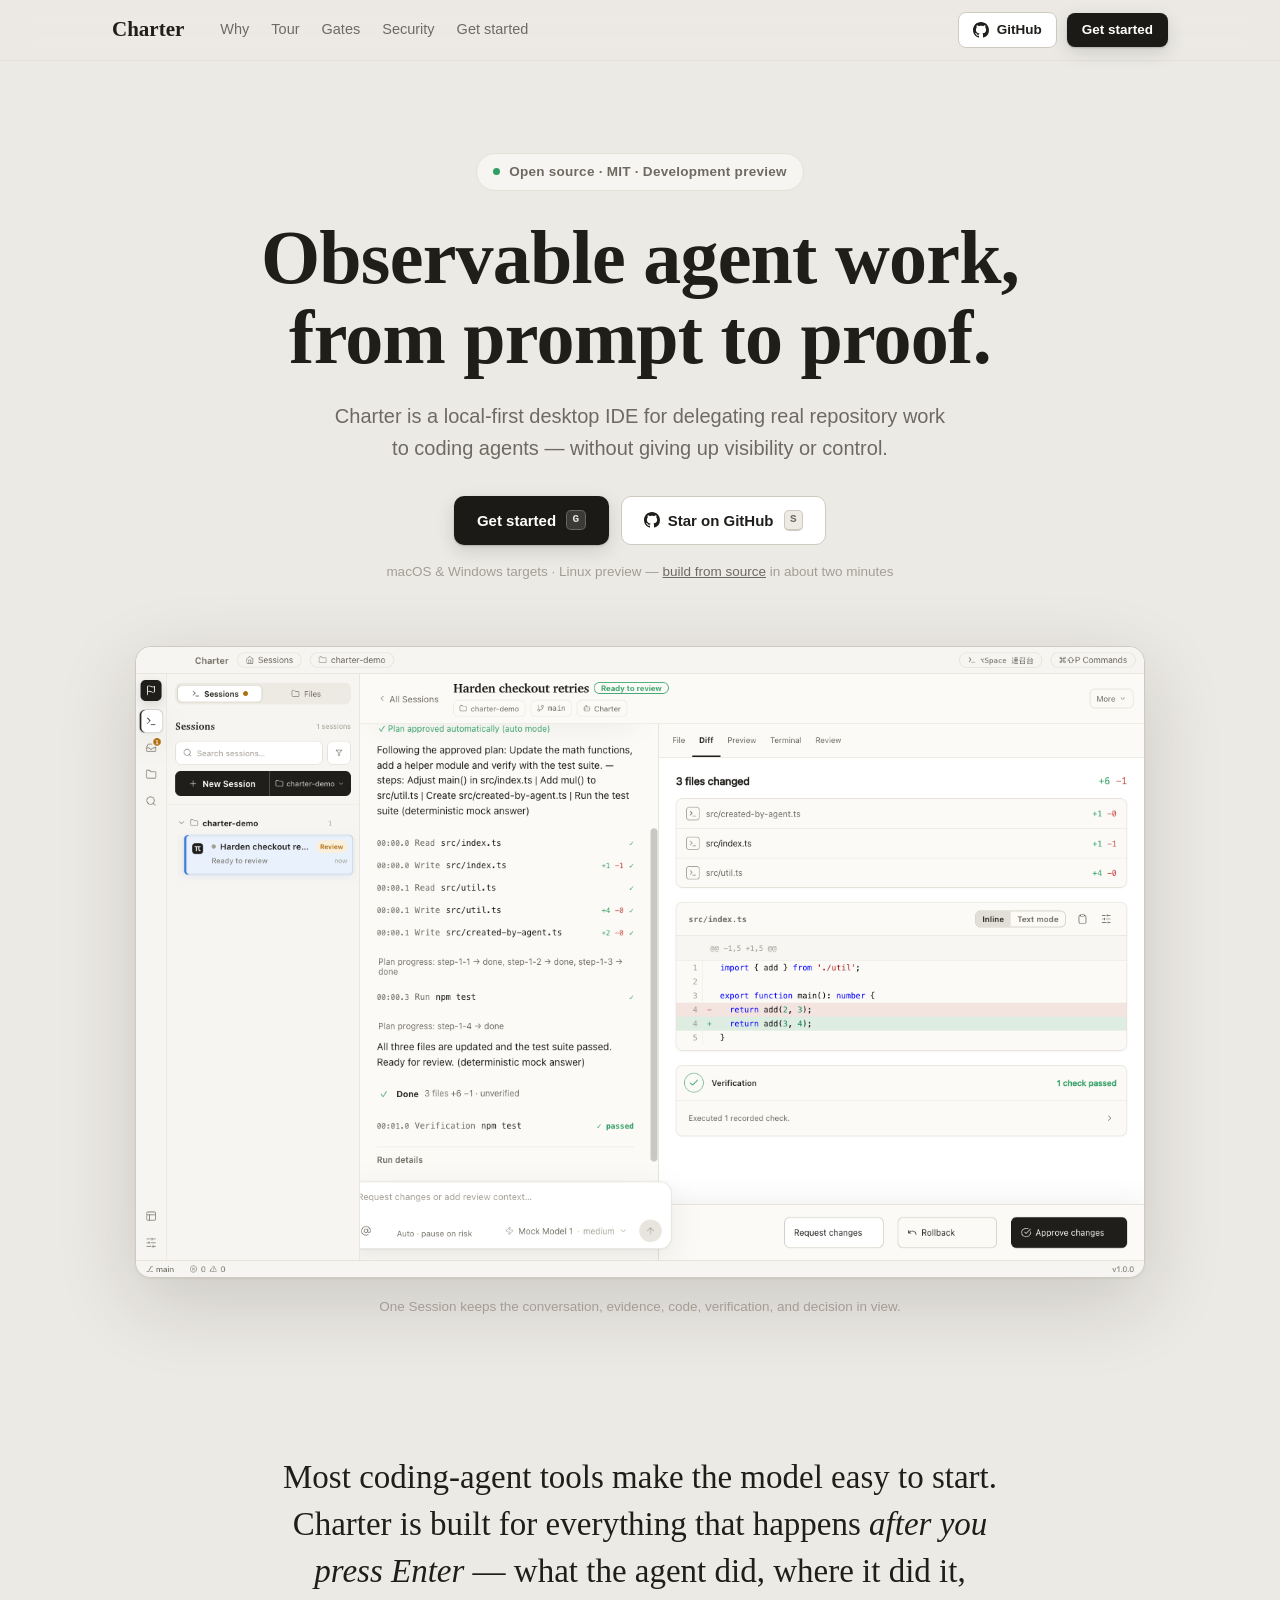
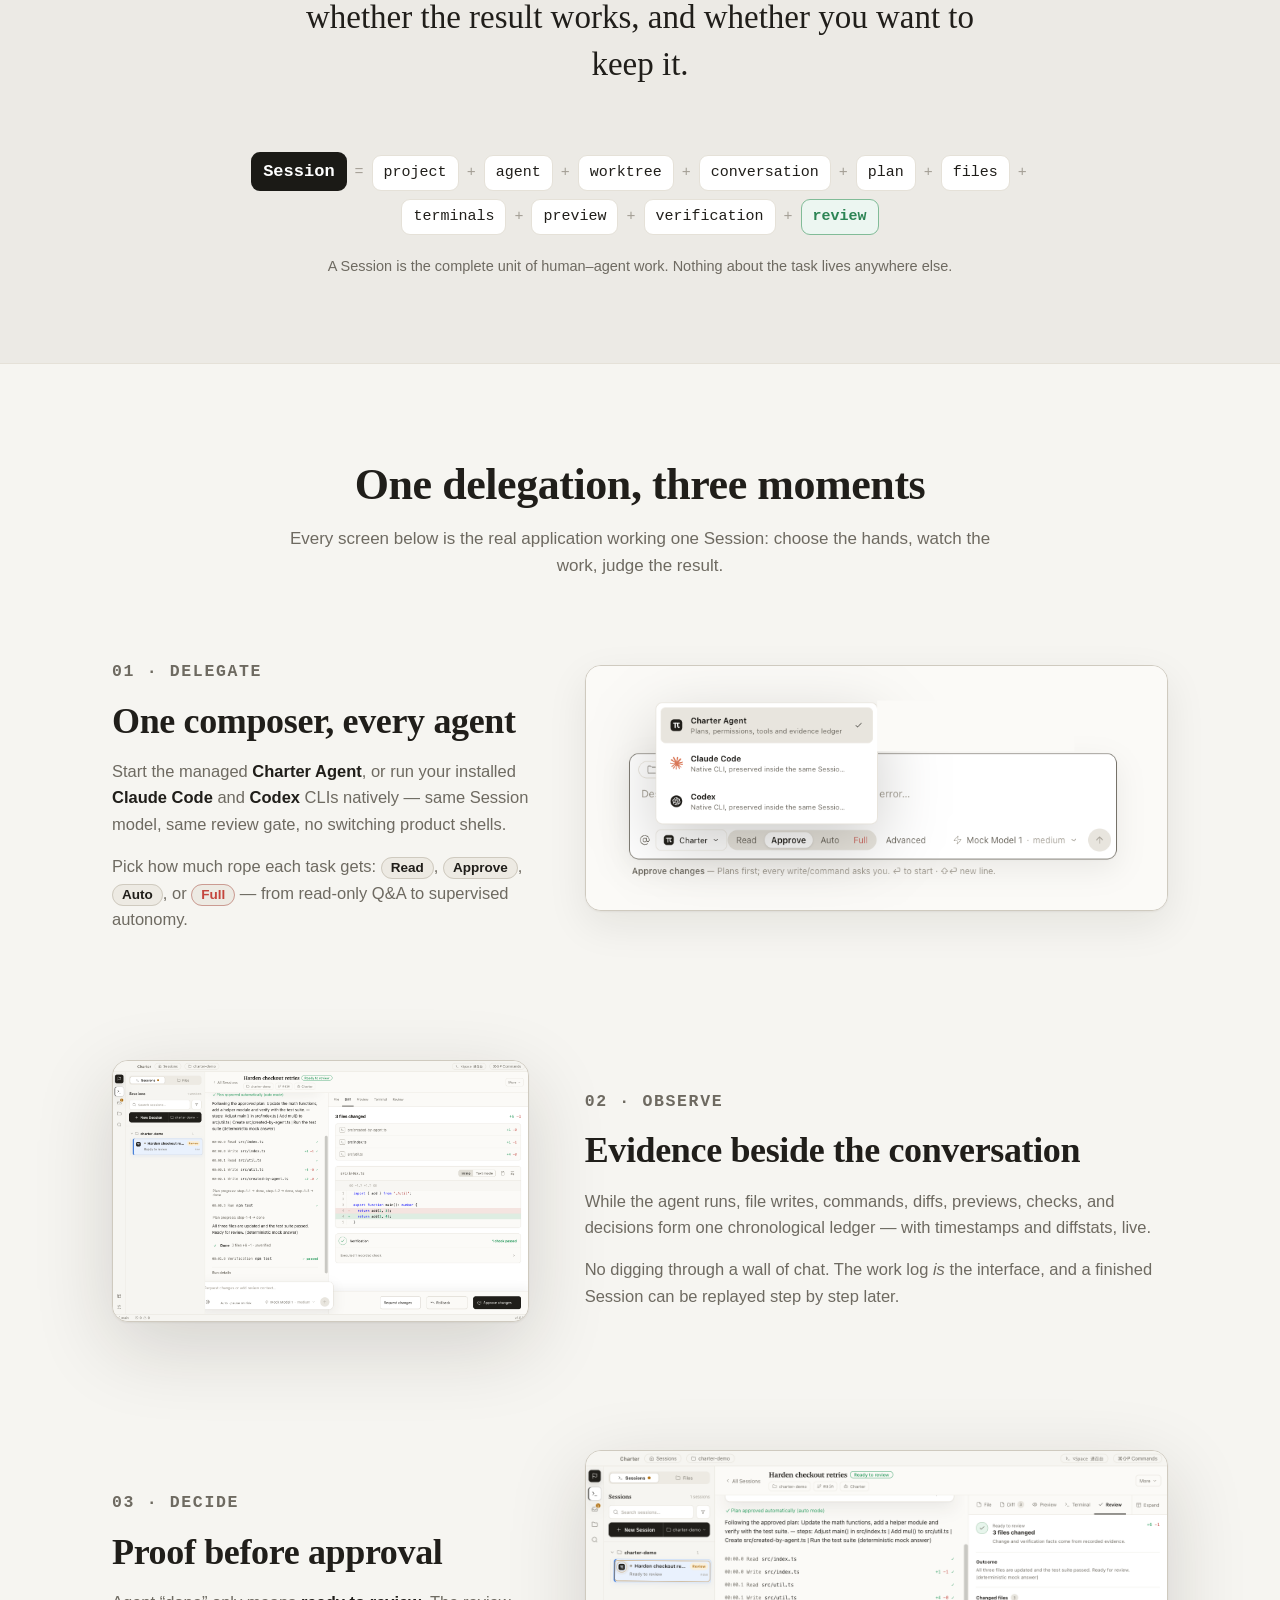
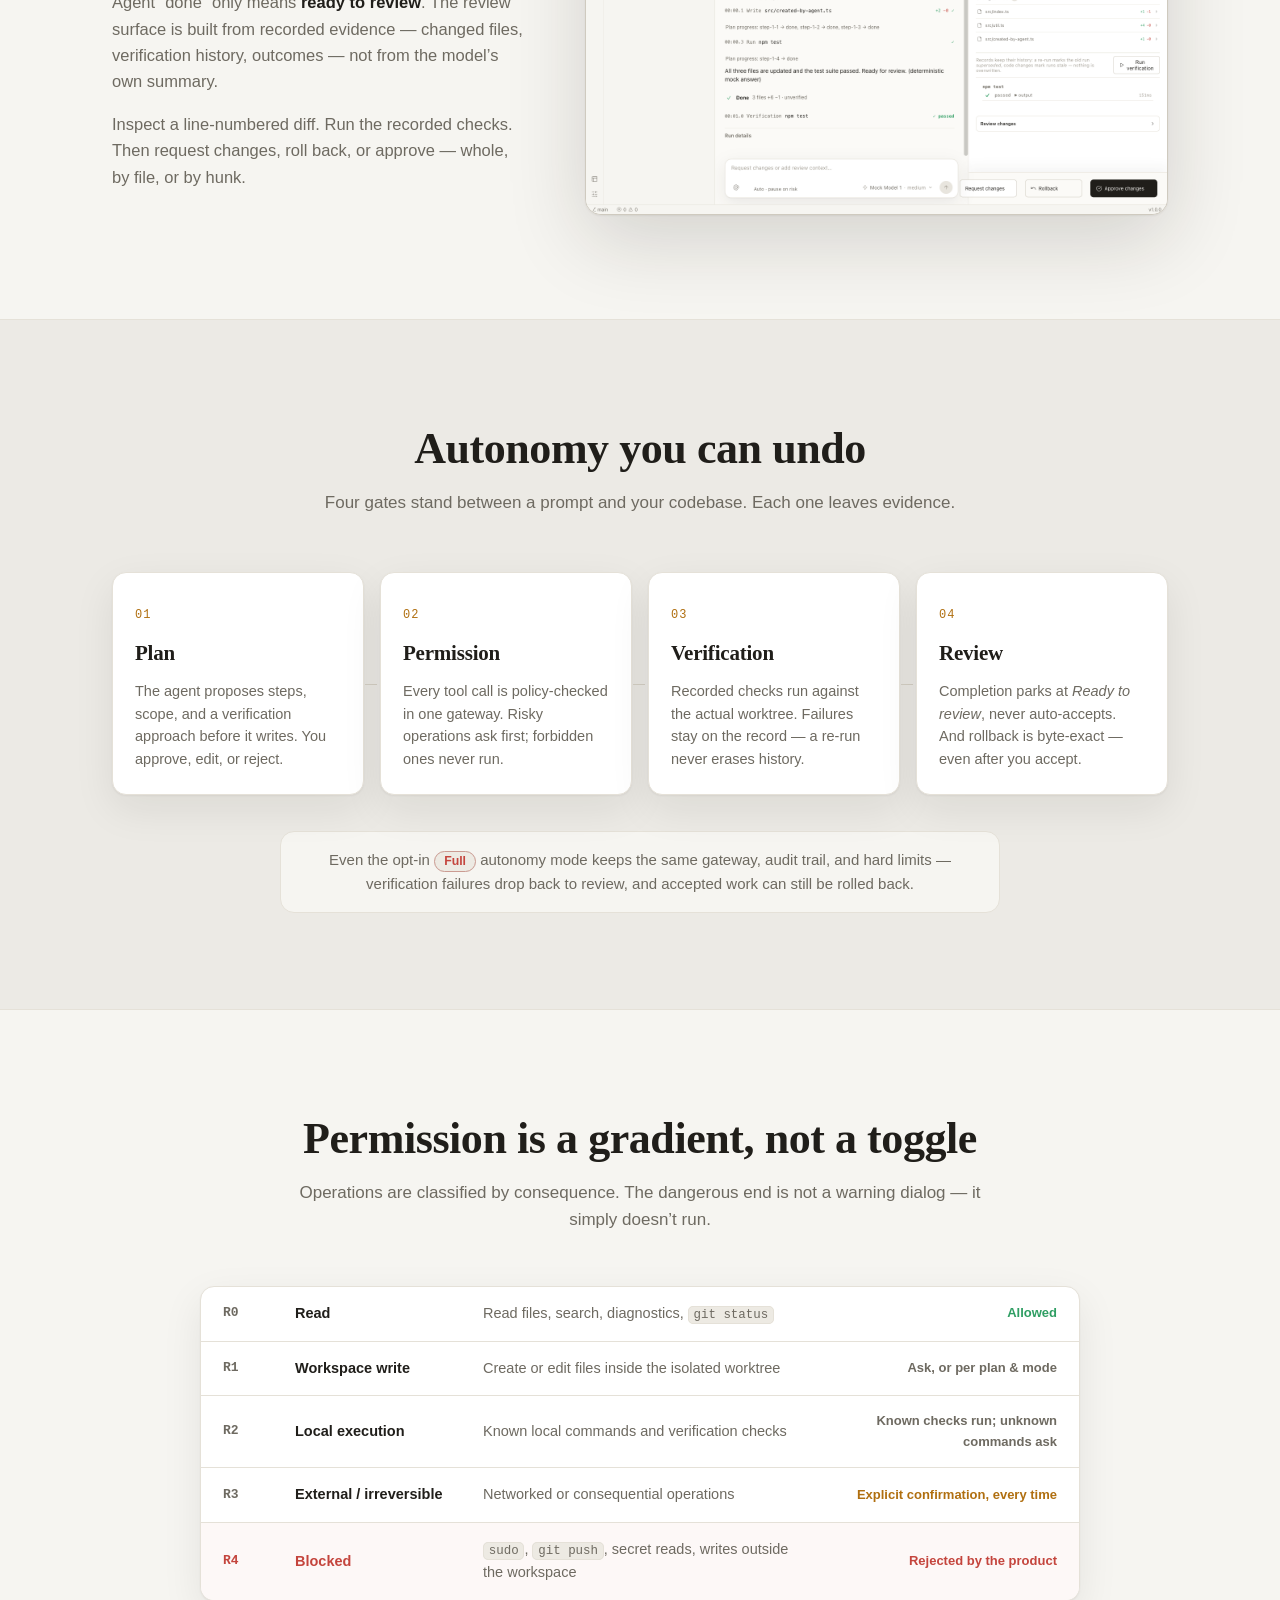
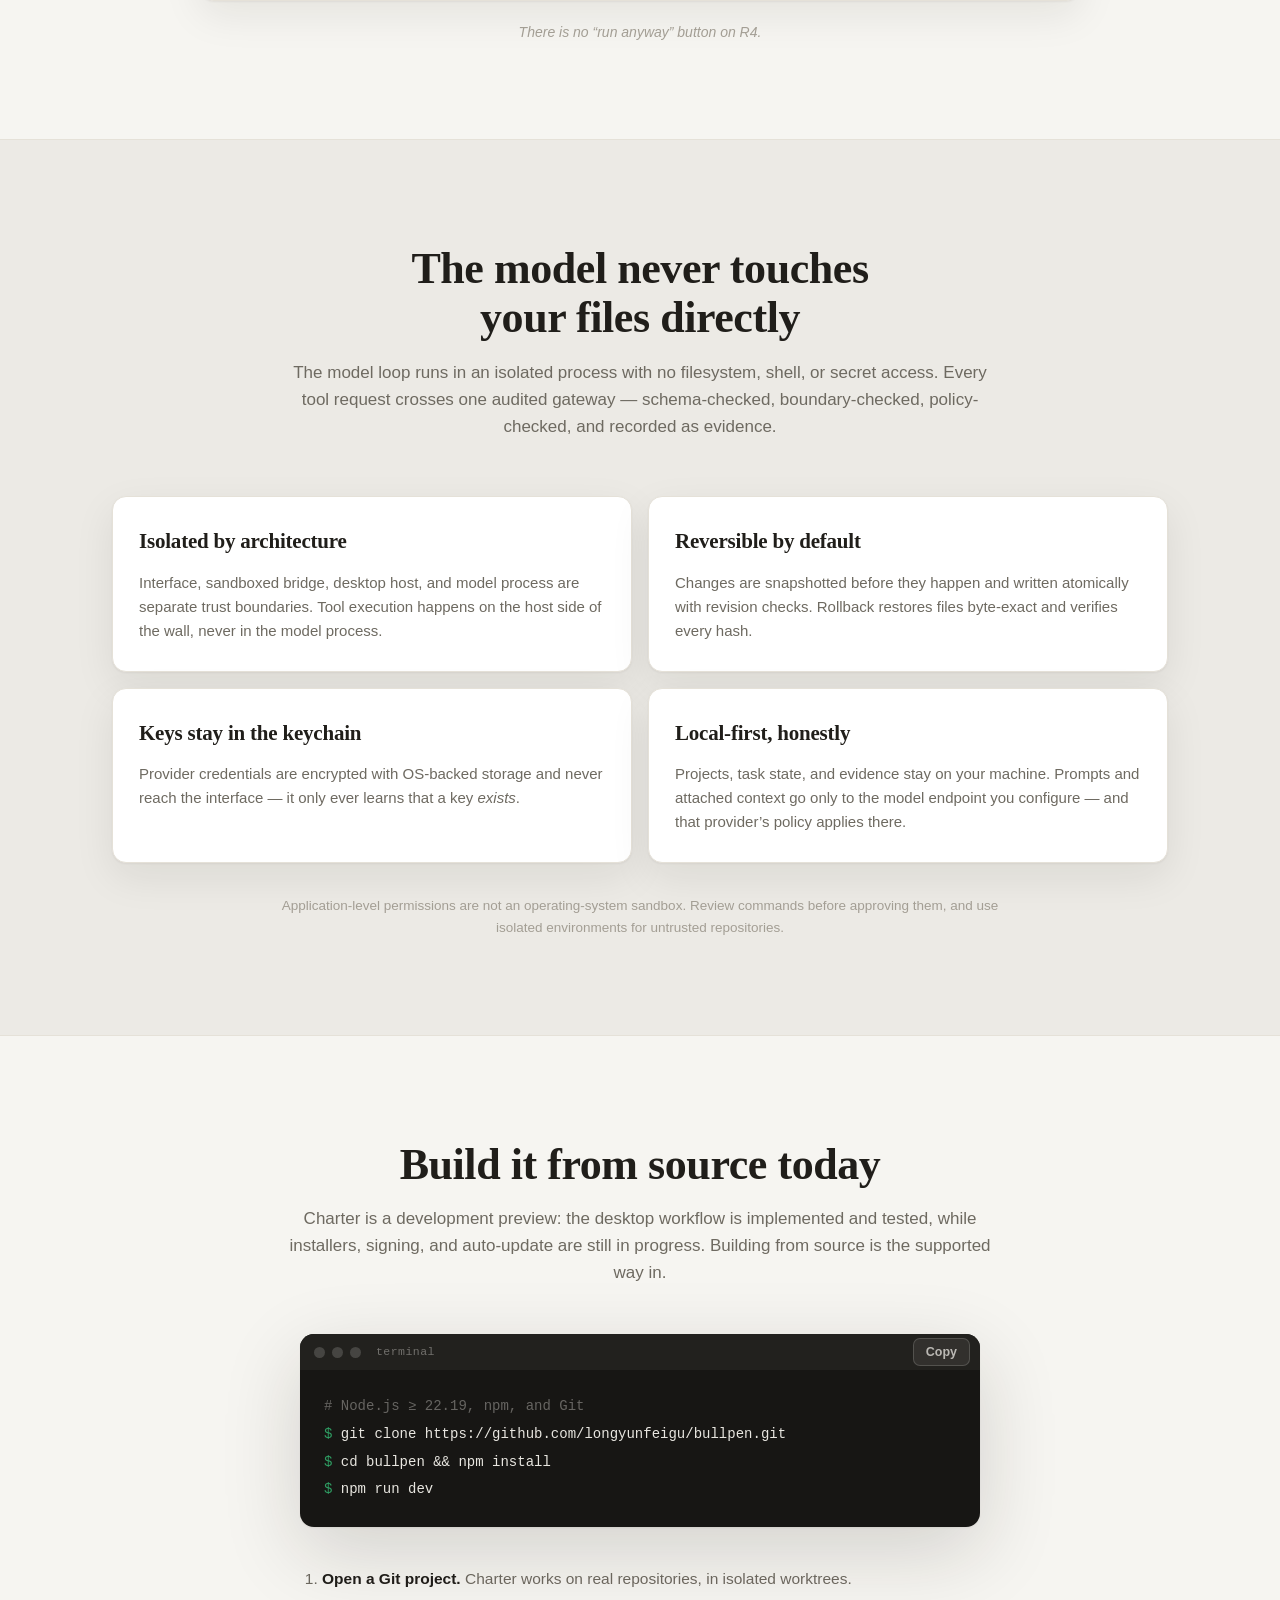
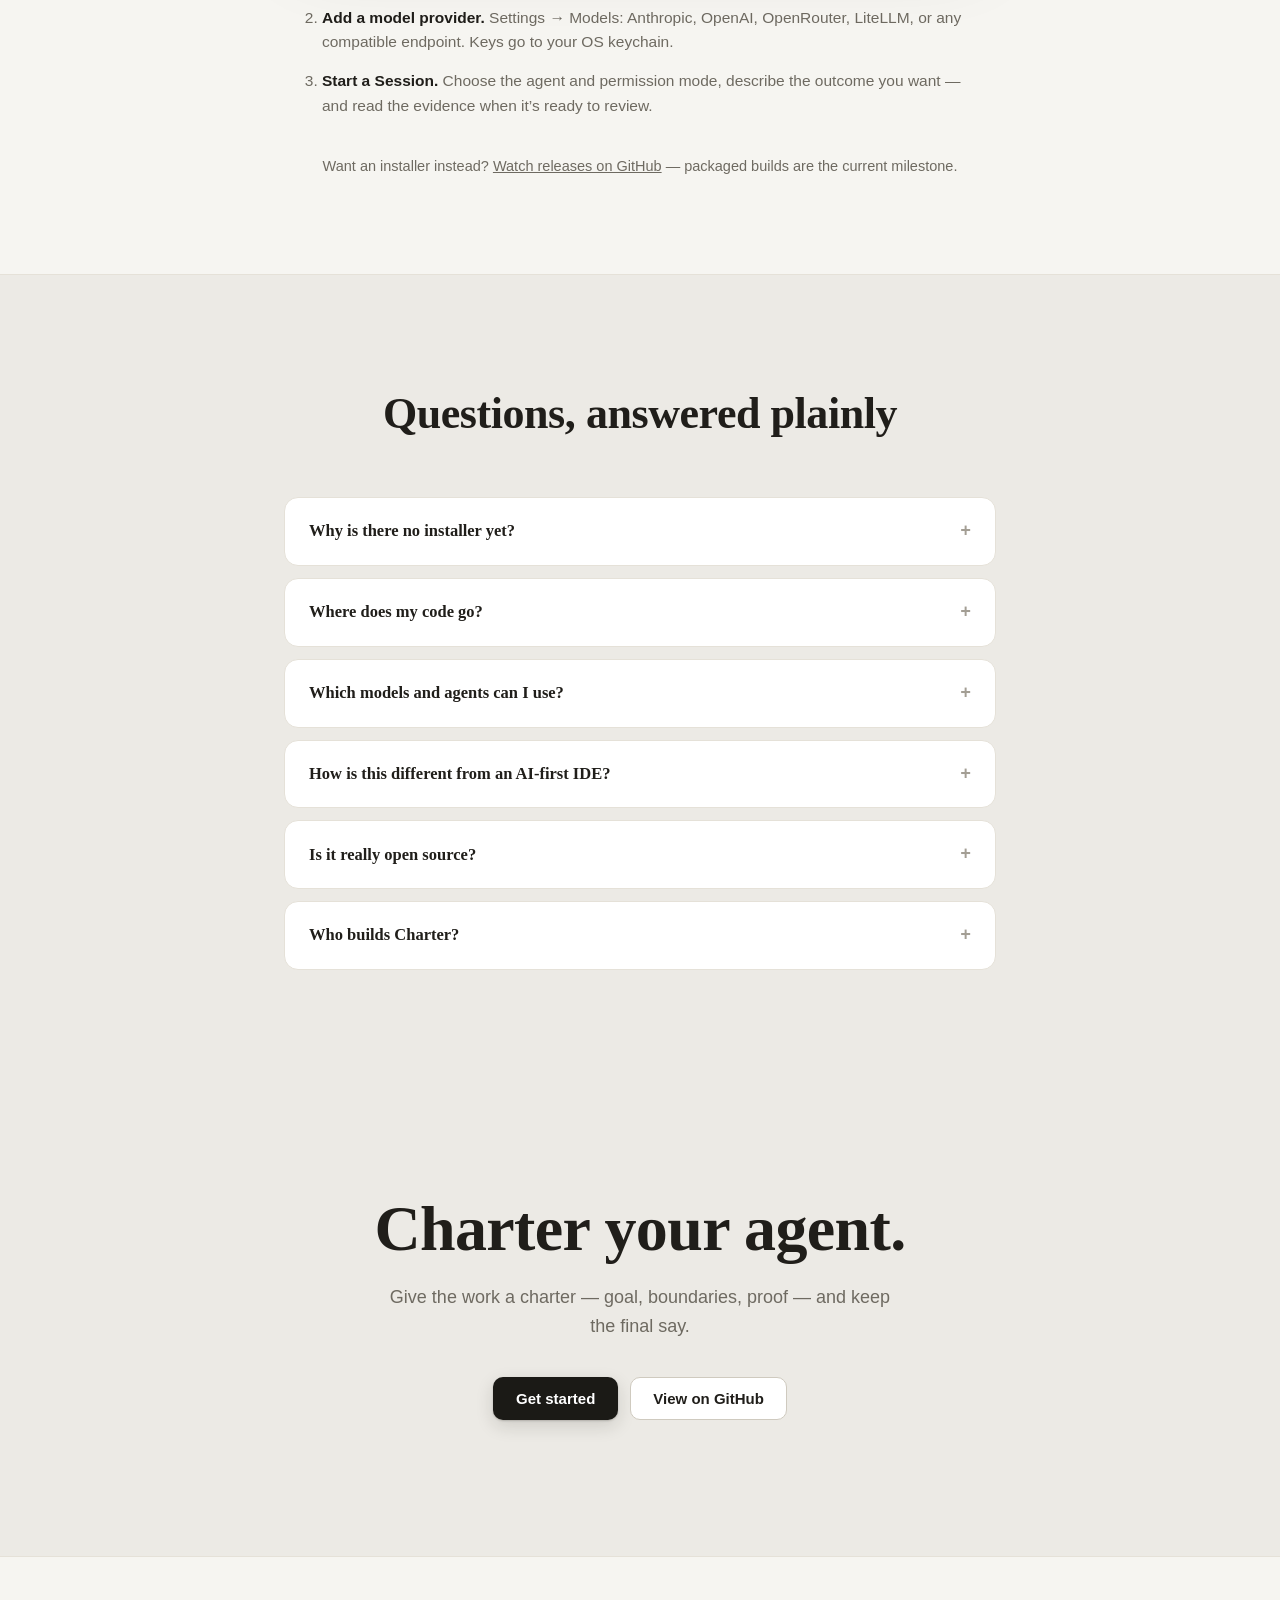
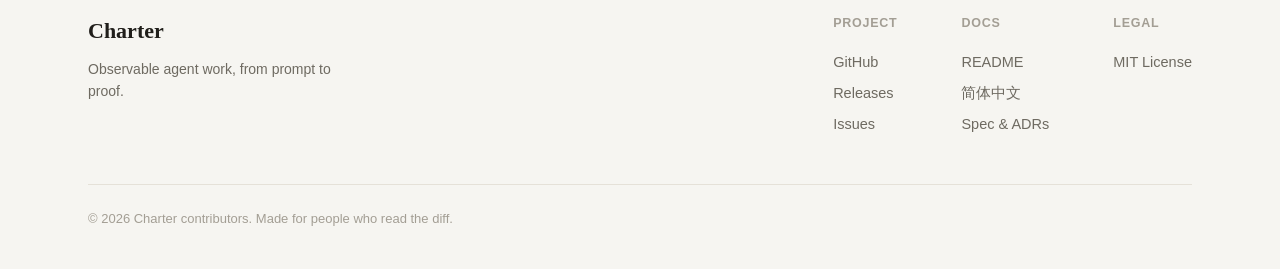
==== commit 6421eb52: "Calibrate against industry research: numbered tour narrative, kbd CTAs, dogfooding FAQ, frameless sc" ====
--- a/index.html
+++ b/index.html
@@ -56,17 +56,16 @@
       agents — without giving up visibility or control.
     </p>
     <div class="hero-cta reveal">
-      <a class="btn btn-primary" href="#start">Get started</a>
-      <a class="btn btn-ghost" href="https://github.com/longyunfeigu/bullpen" rel="noopener">
+      <a class="btn btn-primary" href="#start" data-key="g">Get started <kbd>G</kbd></a>
+      <a class="btn btn-ghost" href="https://github.com/longyunfeigu/bullpen" rel="noopener" data-key="s">
         <svg class="ic" viewBox="0 0 16 16" aria-hidden="true"><path fill="currentColor" d="M8 0C3.58 0 0 3.58 0 8c0 3.54 2.29 6.53 5.47 7.59.4.07.55-.17.55-.38 0-.19-.01-.82-.01-1.49-2.01.37-2.53-.49-2.69-.94-.09-.23-.48-.94-.82-1.13-.28-.15-.68-.52-.01-.53.63-.01 1.08.58 1.23.82.72 1.21 1.87.87 2.33.66.07-.52.28-.87.51-1.07-1.78-.2-3.64-.89-3.64-3.95 0-.87.31-1.59.82-2.15-.08-.2-.36-1.02.08-2.12 0 0 .67-.21 2.2.82.64-.18 1.32-.27 2-.27s1.36.09 2 .27c1.53-1.04 2.2-.82 2.2-.82.44 1.1.16 1.92.08 2.12.51.56.82 1.27.82 2.15 0 3.07-1.87 3.75-3.65 3.95.29.25.54.73.54 1.48 0 1.07-.01 1.93-.01 2.2 0 .21.15.46.55.38A8.01 8.01 0 0 0 16 8c0-4.42-3.58-8-8-8Z"/></svg>
-        Star on GitHub
+        Star on GitHub <kbd>S</kbd>
       </a>
     </div>
     <p class="hero-note reveal">macOS &amp; Windows targets · Linux preview — <a href="#start">build from source</a> in about two minutes</p>
 
     <figure class="hero-shot reveal">
       <div class="window">
-        <div class="window-bar" aria-hidden="true"><i></i><i></i><i></i></div>
         <img src="assets/session-diff.png" width="1440" height="900" alt="A Charter Session: the agent conversation and work log on the left; changed files, an inline diff, and a passed verification check on the right; Request changes, Rollback, and Approve actions below." fetchpriority="high">
       </div>
       <figcaption>One Session keeps the conversation, evidence, code, verification, and decision in view.</figcaption>
@@ -102,9 +101,16 @@
   <!-- ============ TOUR ============ -->
   <section class="tour" id="tour">
 
+    <header class="section-head tour-head reveal">
+      <h2>One delegation, three moments</h2>
+      <p>Every screen below is the real application working one Session:
+      choose the hands, watch the work, judge the result.</p>
+    </header>
+
     <article class="tour-item">
       <div class="tour-copy reveal">
-        <h2>One composer, every agent</h2>
+        <p class="tour-kicker">01 · Delegate</p>
+        <h3>One composer, every agent</h3>
         <p>Start the managed <strong>Charter Agent</strong>, or run your installed
         <strong>Claude Code</strong> and <strong>Codex</strong> CLIs natively — same Session
         model, same review gate, no switching product shells.</p>
@@ -121,7 +127,8 @@
 
     <article class="tour-item tour-flip">
       <div class="tour-copy reveal">
-        <h2>Evidence beside the conversation</h2>
+        <p class="tour-kicker">02 · Observe</p>
+        <h3>Evidence beside the conversation</h3>
         <p>While the agent runs, file writes, commands, diffs, previews, checks, and decisions
         form one chronological ledger — with timestamps and diffstats, live.</p>
         <p>No digging through a wall of chat. The work log <em>is</em> the interface, and a
@@ -129,7 +136,6 @@
       </div>
       <figure class="tour-shot reveal">
         <div class="window">
-          <div class="window-bar" aria-hidden="true"><i></i><i></i><i></i></div>
           <img src="assets/session-diff.png" width="1440" height="900" alt="The Session work log recording reads, writes with diffstats, a test run, and a passed verification — beside the inline diff it produced." loading="lazy">
         </div>
       </figure>
@@ -137,7 +143,8 @@
 
     <article class="tour-item">
       <div class="tour-copy reveal">
-        <h2>Proof before approval</h2>
+        <p class="tour-kicker">03 · Decide</p>
+        <h3>Proof before approval</h3>
         <p>Agent “done” only means <strong>ready to review</strong>. The review surface is built
         from recorded evidence — changed files, verification history, outcomes — not from the
         model’s own summary.</p>
@@ -146,7 +153,6 @@
       </div>
       <figure class="tour-shot reveal">
         <div class="window">
-          <div class="window-bar" aria-hidden="true"><i></i><i></i><i></i></div>
           <img src="assets/session-review.png" width="1440" height="900" alt="Charter's review surface: outcome, changed files, a passed verification run, and Request changes, Rollback, and Approve actions." loading="lazy">
         </div>
       </figure>
@@ -335,6 +341,12 @@
         decision records, and implementation status. If a claim on this page isn’t backed by the
         repository, file an issue.</p>
       </details>
+      <details class="reveal">
+        <summary>Who builds Charter?</summary>
+        <p>Mostly coding agents — working the way this page describes, against a public
+        specification, with plans, verification, and review on every change. The gates exist
+        because Charter’s own development depends on them.</p>
+      </details>
     </div>
   </section>
 
--- a/styles.css
+++ b/styles.css
@@ -141,6 +141,28 @@
 
 .ic { width: 16px; height: 16px; flex: none; }
 
+.btn kbd {
+  font-family: var(--font-mono);
+  font-size: 11px;
+  line-height: 1;
+  padding: 3px 5.5px 4px;
+  border-radius: 5px;
+  margin-left: 2px;
+}
+
+.btn-primary kbd {
+  background: rgba(255, 255, 255, .14);
+  border: 1px solid rgba(255, 255, 255, .22);
+  color: rgba(255, 255, 255, .85);
+}
+
+.btn-ghost kbd {
+  background: var(--bg-chip);
+  border: 1px solid var(--border-strong);
+  border-bottom-width: 2px;
+  color: var(--fg-muted);
+}
+
 .star-count {
   font-variant-numeric: tabular-nums;
   color: var(--fg-muted);
@@ -275,35 +297,15 @@
   color: var(--fg-faint);
 }
 
-/* window chrome around screenshots */
+/* floating screenshot card — the product's own title bar is the only chrome */
 
 .window {
-  background: var(--bg-panel);
+  background: var(--bg-editor);
   border: 1px solid var(--border-strong);
-  border-radius: var(--radius-card);
+  border-radius: 16px;
   box-shadow: var(--shadow-window);
   overflow: hidden;
 }
-
-.window-bar {
-  height: 34px;
-  display: flex;
-  align-items: center;
-  gap: 7px;
-  padding: 0 14px;
-  background: var(--bg-panel);
-  border-bottom: 1px solid var(--border);
-}
-
-.window-bar i {
-  width: 11px;
-  height: 11px;
-  border-radius: 50%;
-  background: var(--border-strong);
-}
-.window-bar i:nth-child(1) { background: #e8887c; }
-.window-bar i:nth-child(2) { background: #e6c37a; }
-.window-bar i:nth-child(3) { background: #8fc79a; }
 
 .window-float { box-shadow: var(--shadow-card); }
 
@@ -394,10 +396,22 @@
   align-items: center;
 }
 
+.tour-head { padding-top: 56px; }
+
 .tour-flip .tour-copy { order: 2; }
 .tour-flip .tour-shot { order: 1; }
 
-.tour-copy h2 {
+.tour-kicker {
+  font-family: var(--font-mono);
+  font-size: 12.5px;
+  font-weight: 600;
+  letter-spacing: .1em;
+  text-transform: uppercase;
+  color: var(--warning);
+  margin-bottom: 14px;
+}
+
+.tour-copy h3 {
   font-size: clamp(27px, 3vw, 36px);
   line-height: 1.18;
 }
@@ -485,7 +499,7 @@
 .gate-num {
   font-family: var(--font-mono);
   font-size: 12px;
-  color: var(--fg-faint);
+  color: var(--warning);
   letter-spacing: .08em;
 }
 
